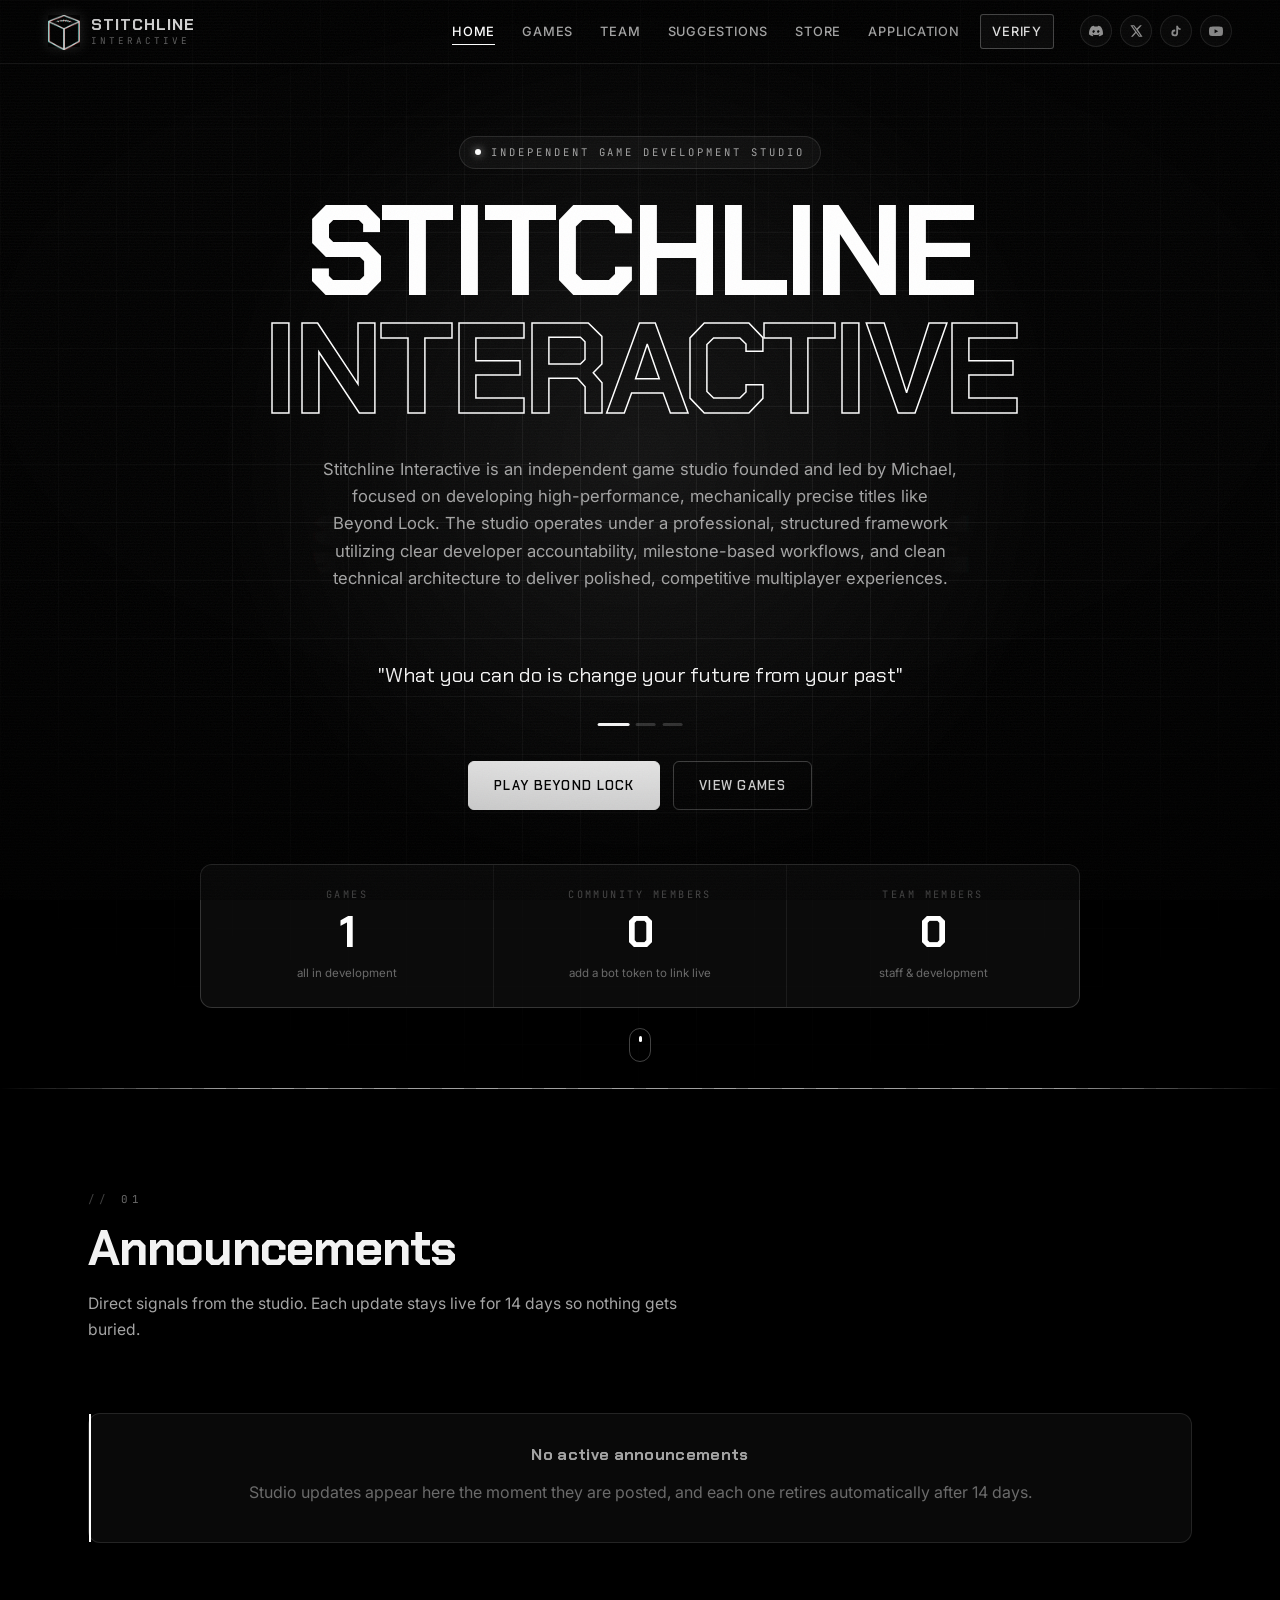
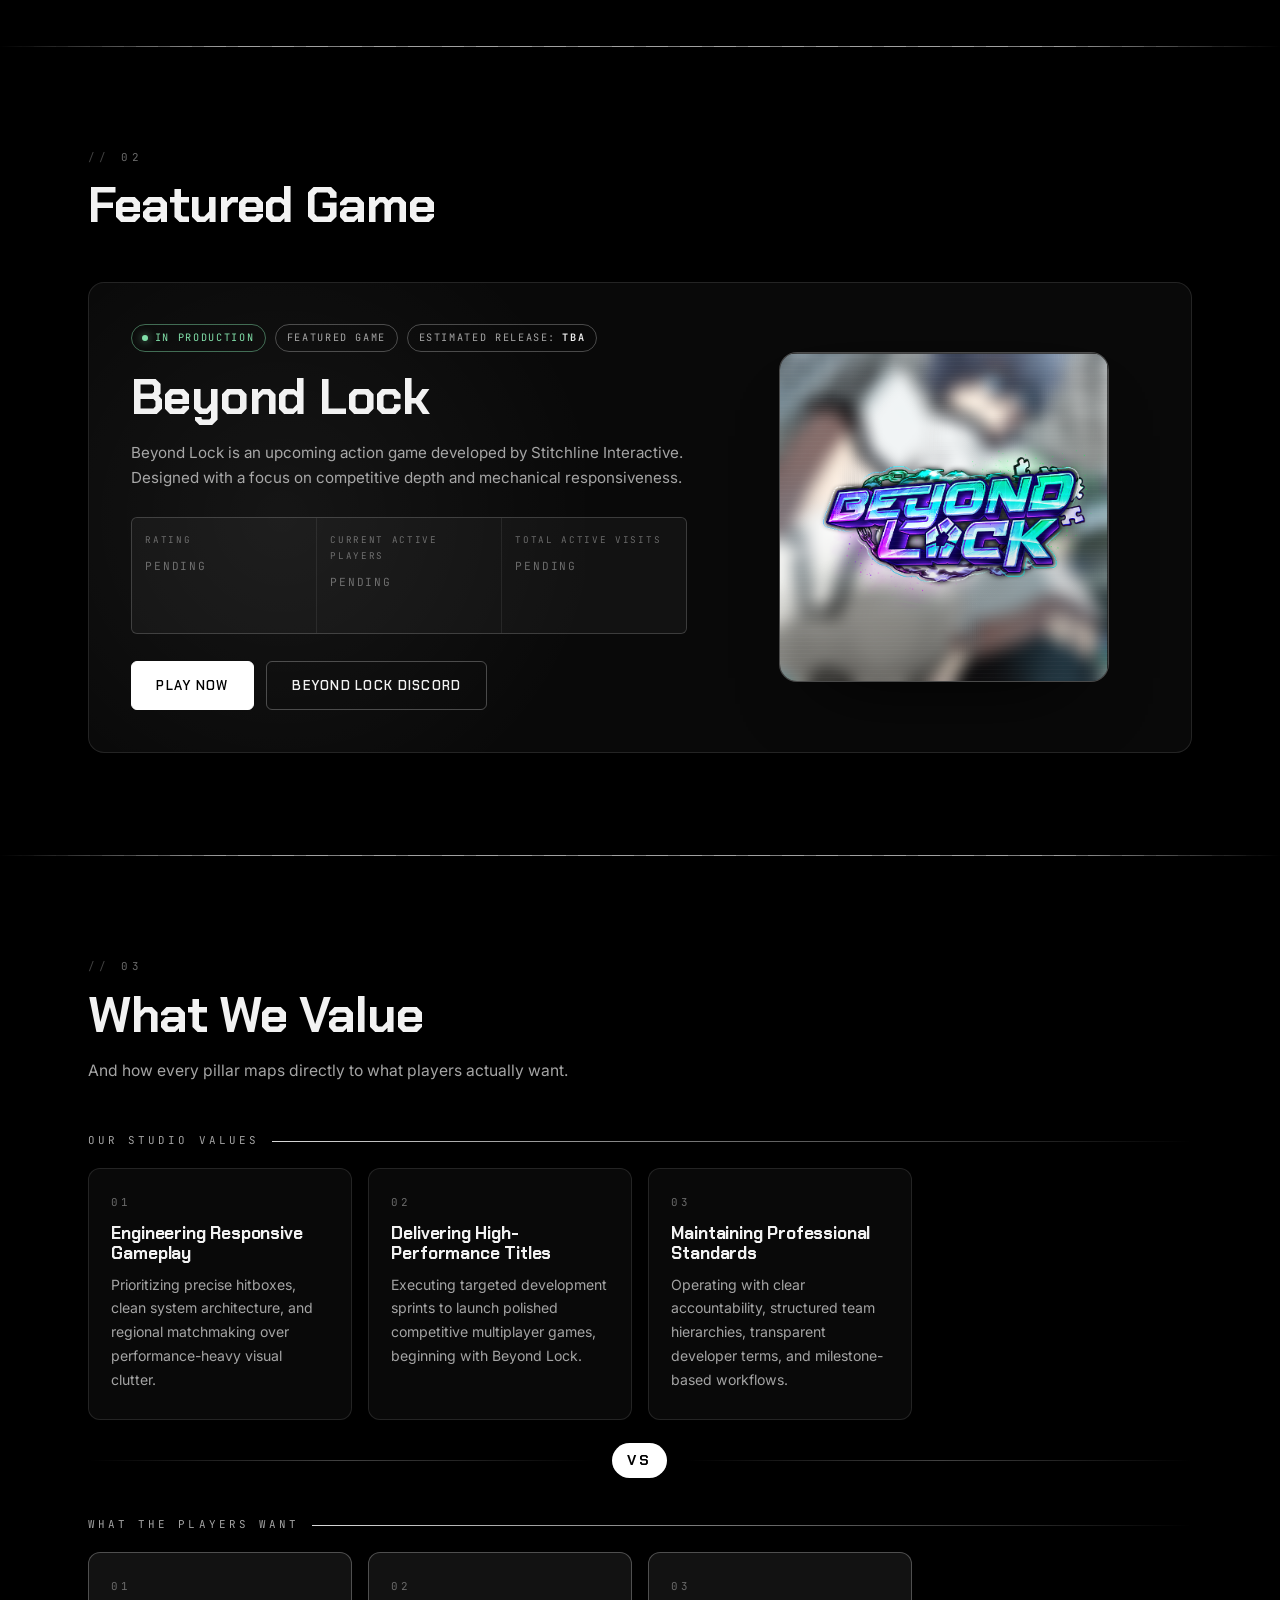
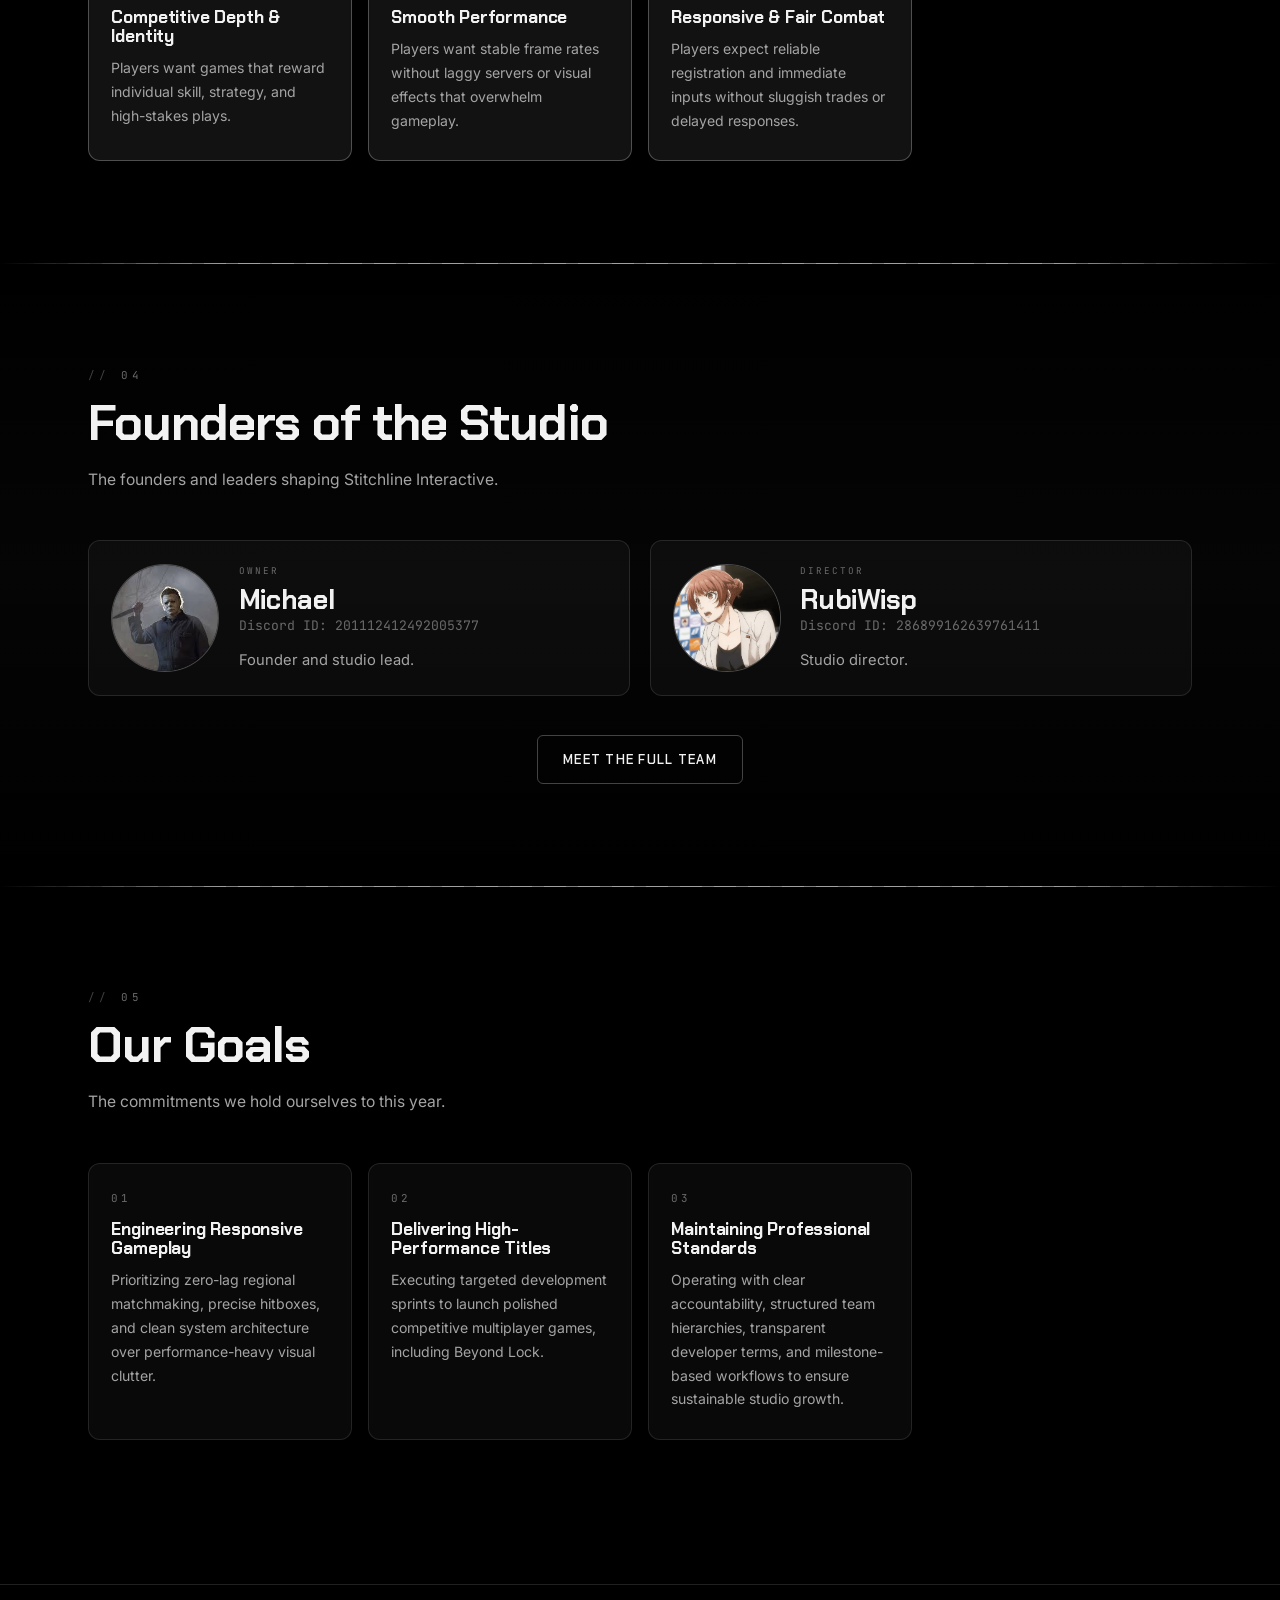
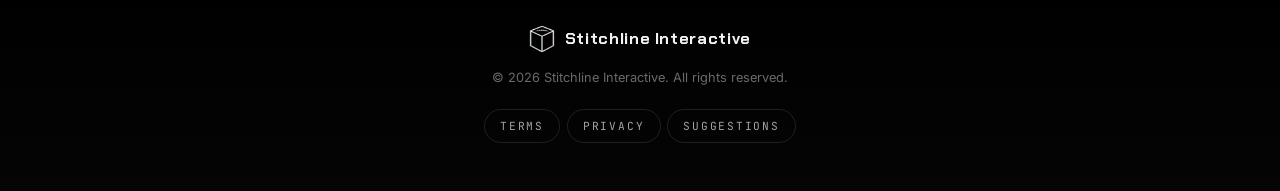
==== index.html @ 694c06a3 "Just the website for the studio" ====
<!DOCTYPE html>
<html lang="en">
<head>
<meta charset="utf-8">
<meta name="viewport" content="width=device-width, initial-scale=1">
<title>Stitchline Interactive</title>
<meta name="description" content="Stitchline Interactive is an independent game development studio dedicated to crafting immersive, mechanically precise, and performance-driven interactive experiences.">
<meta name="theme-color" content="#000000">
<link rel="icon" href="/assets/logo-boxed.png">
<link rel="preconnect" href="https://fonts.googleapis.com">
<link rel="preconnect" href="https://fonts.gstatic.com" crossorigin>
<link href="https://fonts.googleapis.com/css2?family=Chakra+Petch:wght@500;600;700&family=Inter:wght@400;500;600&family=JetBrains+Mono:wght@400;600&display=swap" rel="stylesheet">
<link rel="stylesheet" href="/website%20scripts/css/base.css">
<link rel="stylesheet" href="/website%20scripts/css/home.css">
</head>
<body data-page="home">

<div class="fx-noise" aria-hidden="true"></div>
<div class="fx-scanlines" aria-hidden="true"></div>
<div class="fx-grid" aria-hidden="true"></div>
<div class="fx-vignette" aria-hidden="true"></div>
<div class="fx-flash" id="fxFlash" aria-hidden="true"></div>

<div class="cursor" id="cursor" aria-hidden="true">
  <span class="cursor__cube"><img src="/assets/Cube.png" alt=""></span>
  <span class="cursor__dot"></span>
</div>

<div class="boot" id="boot" aria-hidden="true">
  <div class="boot__bar"><i></i></div>
  <p class="boot__text" id="bootText">INITIALISING STITCHLINE</p>
</div>

<a class="skip-link" href="#main">Skip to content</a>

<header class="header" id="header">
  <div class="header__inner">
    <a class="brand" href="/" aria-label="Stitchline Interactive home">
      <span class="brand__cube"><img src="/assets/Cube.png" alt=""></span>
      <span class="brand__text">
        <span class="brand__name" data-glitch="Stitchline">Stitchline</span>
        <span class="brand__sub">Interactive</span>
      </span>
    </a>

    <nav class="nav" id="nav" aria-label="Primary">
      <a class="nav__link is-active" href="/" data-nav="home">Home</a>
      <a class="nav__link" href="/games.html">Games</a>
      <a class="nav__link" href="/team.html">Team</a>
      <a class="nav__link" href="/contact.html">Suggestions</a>
      <a class="nav__link" href="/store.html">Store</a>
      <a class="nav__link" href="/application.html">Application</a>
    </nav>

    <div class="header__side">
      <div class="socials" id="socials" aria-label="Social links"></div>
      <button class="burger" id="burger" type="button" aria-label="Open menu" aria-expanded="false" aria-controls="nav">
        <span></span><span></span><span></span>
      </button>
    </div>
  </div>
  <div class="header__rail" aria-hidden="true"><i id="headerRail"></i></div>
</header>

<main id="main">

  <!-- ============ HERO ============ -->
  <section class="hero" id="hero">
    <div class="hero__bg" aria-hidden="true">
      <img class="hero__logo" src="/assets/logo.png" alt="">
      <div class="hero__grid"></div>
      <div class="hero__glow"></div>
    </div>

    <div class="wrap hero__inner">
      <p class="eyebrow reveal" data-delay="0">
        <span class="pulse"></span> Independent Game Development Studio
      </p>

      <h1 class="hero__title">
        <span class="hero__line" data-glitch="STITCHLINE">STITCHLINE</span>
        <span class="hero__line hero__line--alt" data-glitch="INTERACTIVE">INTERACTIVE</span>
      </h1>

      <p class="hero__tagline reveal" data-delay="120">
        Stitchline Interactive is an independent game development studio dedicated to crafting
        immersive, mechanically precise, and performance&#8209;driven interactive experiences.
      </p>

      <div class="quotes reveal" data-delay="200" id="quotes">
        <blockquote class="quote is-active">"What you can do is change your future from your past"</blockquote>
        <blockquote class="quote">"When you fail, failure shouldn't define you it should build you"</blockquote>
        <blockquote class="quote">"We build what's right for players"</blockquote>
        <div class="quotes__dots" id="quoteDots" role="tablist" aria-label="Studio quotes"></div>
      </div>

      <div class="hero__cta reveal" data-delay="280">
        <a class="btn btn--primary" href="https://www.roblox.com/games/130113973375124/Beyond-Lock" target="_blank" rel="noopener">
          <span>Play Beyond Lock</span>
        </a>
        <a class="btn btn--ghost" href="/games.html"><span>View Games</span></a>
      </div>

      <dl class="counters reveal" data-delay="360" id="counters">
        <div class="counter">
          <dt>Games</dt>
          <dd data-counter="games">0</dd>
          <span class="counter__note" data-counter-note="games">in development</span>
        </div>
        <div class="counter">
          <dt>Community Members</dt>
          <dd data-counter="community">0</dd>
          <span class="counter__note" data-counter-note="community">across our servers</span>
        </div>
        <div class="counter">
          <dt>Team Members</dt>
          <dd data-counter="team">0</dd>
          <span class="counter__note" data-counter-note="team">staff &amp; development</span>
        </div>
      </dl>
    </div>

    <a class="scroll-cue" href="#announcements" aria-label="Scroll down"><span></span></a>
  </section>

  <div class="divider" aria-hidden="true"><span data-glitch-divider></span></div>

  <!-- ============ 1. ANNOUNCEMENTS ============ -->
  <section class="section" id="announcements">
    <div class="wrap">
      <header class="section__head">
        <p class="section__index">01</p>
        <h2 class="section__title" data-glitch="Announcements">Announcements</h2>
        <p class="section__desc">Direct signals from the studio. Each update stays live for 14 days so nothing gets buried.</p>
      </header>
      <div class="announce" id="announceWrap">
        <div class="announce__dots" id="announceDots" role="tablist" aria-label="Announcements"></div>
        <div class="announce__panel" id="announcePanel" role="tabpanel"></div>
      </div>
    </div>
  </section>

  <div class="divider" aria-hidden="true"><span data-glitch-divider></span></div>

  <!-- ============ 2. FEATURED GAME ============ -->
  <section class="section" id="featured">
    <div class="wrap">
      <header class="section__head">
        <p class="section__index">02</p>
        <h2 class="section__title" data-glitch="Featured Game">Featured Game</h2>
      </header>

      <article class="feature">
        <div class="feature__body">
          <div class="feature__badges">
            <span class="tag tag--live" id="featureStatus">In Production</span>
            <span class="tag">Featured Game</span>
            <span class="tag tag--ghost">Estimated Release: <b id="featureEta">TBA</b></span>
          </div>
          <h3 class="feature__name" data-glitch="Beyond Lock">Beyond Lock</h3>
          <p class="feature__desc" id="featureDesc"></p>
          <div class="feature__stats" id="featureStats"></div>
          <div class="feature__cta">
            <a class="btn btn--primary" id="featurePlay" href="#" target="_blank" rel="noopener"><span>Play Now</span></a>
            <a class="btn btn--ghost" id="featureDiscord" href="#" target="_blank" rel="noopener"><span>Beyond Lock Discord</span></a>
          </div>
        </div>
        <div class="feature__art">
          <div class="feature__artFrame">
            <img id="featureThumb" src="/assets/game-thumb.png" alt="Beyond Lock">
          </div>
        </div>
      </article>
    </div>
  </section>

  <div class="divider" aria-hidden="true"><span data-glitch-divider></span></div>

  <!-- ============ 3. VALUES vs PLAYERS ============ -->
  <section class="section" id="values">
    <div class="wrap">
      <header class="section__head">
        <p class="section__index">03</p>
        <h2 class="section__title" data-glitch="Values vs Players">What We Value</h2>
        <p class="section__desc">And how every pillar maps directly to what players actually want.</p>
      </header>

      <p class="row-label">Our studio values</p>
      <div class="cards" id="valuesRow"></div>

      <div class="versus" aria-hidden="true">
        <span class="versus__line"></span>
        <span class="versus__badge" data-glitch="VS">VS</span>
        <span class="versus__line"></span>
      </div>

      <p class="row-label row-label--alt">What the players want</p>
      <div class="cards" id="playersRow"></div>
    </div>
  </section>

  <div class="divider" aria-hidden="true"><span data-glitch-divider></span></div>

  <!-- ============ 4. FOUNDERS ============ -->
  <section class="section section--team" id="founders">
    <div class="wrap">
      <header class="section__head">
        <p class="section__index">04</p>
        <h2 class="section__title" data-glitch="Founders of the Studio">Founders of the Studio</h2>
        <p class="section__desc">The founders and leaders shaping Stitchline Interactive.</p>
      </header>
      <div class="founders" id="foundersRow"></div>
      <div class="section__more"><a class="btn btn--ghost" href="/team.html"><span>Meet the full team</span></a></div>
    </div>
  </section>

  <div class="divider" aria-hidden="true"><span data-glitch-divider></span></div>

  <!-- ============ 5. GOALS ============ -->
  <section class="section section--goals" id="goals">
    <div class="wrap">
      <header class="section__head">
        <p class="section__index">05</p>
        <h2 class="section__title" data-glitch="Our Goals">Our Goals</h2>
        <p class="section__desc">The commitments we hold ourselves to this year.</p>
      </header>
      <div class="cards" id="goalsRow"></div>
    </div>
  </section>

</main>

<!-- ============ FOOTER ============ -->
<footer class="footer">
  <div class="wrap footer__inner">
    <div class="footer__brand">
      <span class="footer__cube"><img src="/assets/Cube.png" alt=""></span>
      <span class="footer__name" data-glitch="Stitchline Interactive">Stitchline Interactive</span>
    </div>
    <p class="footer__copy">&copy; 2026 Stitchline Interactive. All rights reserved.</p>
    <nav class="footer__links" aria-label="Footer">
      <button class="footer__link" type="button" data-modal="terms">Terms</button>
      <button class="footer__link" type="button" data-modal="privacy">Privacy</button>
      <a class="footer__link" href="/contact.html">Suggestions</a>
    </nav>
  </div>
</footer>

<!-- ============ MODALS ============ -->
<div class="modal" id="modal" hidden>
  <div class="modal__backdrop" data-close></div>
  <div class="modal__panel" role="dialog" aria-modal="true" aria-labelledby="modalTitle">
    <header class="modal__head">
      <h3 id="modalTitle">Title</h3>
      <button class="modal__close" type="button" data-close aria-label="Close">&times;</button>
    </header>
    <div class="modal__body" id="modalBody"></div>
  </div>
</div>

<button class="totop" id="toTop" type="button" aria-label="Back to top">&uarr;</button>

<script id="site-data" type="application/json">
{"/api/site": {"studio": {"name": "Stitchline Interactive", "tagline": "Stitchline Interactive is an independent game studio founded and led by Michael, focused on developing high-performance, mechanically precise titles like Beyond Lock. The studio operates under a professional, structured framework utilizing clear developer accountability, milestone-based workflows, and clean technical architecture to deliver polished, competitive multiplayer experiences.", "background": "/assets/logo.png", "cursor": "/assets/Cube.png", "favicon": "/assets/logo-boxed.png"}, "socials": {"discord": "https://discord.gg/eg848X8Hnx", "twitter": "https://x.com/Stitchline_I", "tiktok": "https://www.tiktok.com/@stitchline_interactive?is_from_webapp=1&sender_device=pc", "youtube": "https://www.youtube.com/channel/UClwZgJarkBRdyVjAkVoGr8g"}, "announcements": [], "values": [{"title": "Engineering Responsive Gameplay", "text": "Prioritizing precise hitboxes, clean system architecture, and regional matchmaking over performance-heavy visual clutter."}, {"title": "Delivering High-Performance Titles", "text": "Executing targeted development sprints to launch polished competitive multiplayer games, beginning with Beyond Lock."}, {"title": "Maintaining Professional Standards", "text": "Operating with clear accountability, structured team hierarchies, transparent developer terms, and milestone-based workflows."}], "players": [{"title": "Competitive Depth & Identity", "text": "Players want games that reward individual skill, strategy, and high-stakes plays."}, {"title": "Smooth Performance", "text": "Players want stable frame rates without laggy servers or visual effects that overwhelm gameplay."}, {"title": "Responsive & Fair Combat", "text": "Players expect reliable registration and immediate inputs without sluggish trades or delayed responses."}], "goals": [{"title": "Engineering Responsive Gameplay", "text": "Prioritizing zero-lag regional matchmaking, precise hitboxes, and clean system architecture over performance-heavy visual clutter."}, {"title": "Delivering High-Performance Titles", "text": "Executing targeted development sprints to launch polished competitive multiplayer games, including Beyond Lock."}, {"title": "Maintaining Professional Standards", "text": "Operating with clear accountability, structured team hierarchies, transparent developer terms, and milestone-based workflows to ensure sustainable studio growth."}], "featured": {"slug": "beyond-lock", "title": "Beyond Lock", "status": "In Production", "release_estimate": "TBA", "thumb": "/assets/game-thumb.png", "url": "https://www.roblox.com/games/130113973375124/Beyond-Lock", "discord": "https://discord.gg/SyfWBGuKG", "description": "Beyond Lock is an upcoming action game developed by Stitchline Interactive. Designed with a focus on competitive depth and mechanical responsiveness.", "stats": {"rating": null, "rating_count": null, "active_players": null, "total_visits": null}}, "games": [{"id": "beyond-lock", "title": "Beyond Lock", "status": "In Production", "tags": ["Roblox", "Action", "Competitive"], "thumb": "/assets/game-thumb.png", "url": "https://www.roblox.com/games/130113973375124/Beyond-Lock", "discord": "https://discord.gg/SyfWBGuKG", "release_estimate": "TBA", "featured": true, "description": "Beyond Lock is an upcoming action game developed by Stitchline Interactive. Designed with a focus on competitive depth and mechanical responsiveness.", "plays": null, "sneakpeeks": []}], "team": {"hierarchy": ["Leadership", "Management", "Staff", "Scam Investigation", "Appeals Team", "Partnership", "Content Management", "Development", "Testers", "Voice Actors"], "groups": [{"key": "Leadership", "label": "Leadership", "blurb": "Studio direction and final accountability.", "roles": ["Owner", "Director", "Compliance Officer"], "members": [{"name": "Michael", "title": "Owner", "avatar": "/assets/Michael.jpg", "blurb": "Founder and studio lead.", "discord_id": "201112412492005377", "has_login": false}, {"name": "RubiWisp", "title": "Director", "avatar": "/assets/RubiWisp.png", "blurb": "Studio director.", "discord_id": "286899162639761411", "has_login": false}, {"name": "Literally_blaze", "title": "Compliance Officer", "avatar": "", "blurb": "Supports compliance and studio standards.", "discord_id": "1145805274473574470", "has_login": false}]}, {"key": "Management", "label": "Management", "blurb": "Community, server, and project operations.", "roles": ["Server Management", "Project Management"], "members": [{"name": "💜Kitty💜", "title": "Project Manager", "avatar": "", "blurb": "Coordinates development projects and milestones.", "discord_id": "1151815057546694686", "has_login": false}]}, {"key": "Staff", "label": "Staff", "blurb": "Administration, moderation, support, and staff supervision.", "roles": ["Supervisor Of Staff", "Head Administrator", "Senior Administrator", "Junior Administrator", "Administrator", "Head Moderator", "Senior Moderator", "Junior Moderator", "Moderator", "Trial Moderator", "Support Staff"], "members": []}, {"key": "Scam Investigation", "label": "Scam Investigation", "blurb": "Investigates scam and impersonation reports.", "roles": ["Head Scam Investigator", "Senior Scam Investigator", "Junior Scam Investigator", "Scam investigator"], "members": []}, {"key": "Appeals Team", "label": "Appeals Team", "blurb": "Reviews community and moderation appeals.", "roles": ["Appeals Manager", "Appeals Officer"], "members": []}, {"key": "Partnership", "label": "Partnership", "blurb": "Coordinates studio and community partnerships.", "roles": [], "members": []}, {"key": "Content Management", "label": "Content Management", "blurb": "Plans and publishes studio and community content.", "roles": [], "members": []}, {"key": "Development", "label": "Development", "blurb": "Builds gameplay, systems, and studio tools.", "roles": ["Developer", "Project Management", "Modeler", "Clothing Artist", "Music Artist", "Builder", "Scripter", "Vfx Artist", "Drawing Artist", "Ui Artist", "Gfx Artist", "Sfx Artist", "Animator"], "members": [{"name": "𝕬𝖓𝖌𝖊𝖙𝖔𝖑𝖘", "title": "Modeler", "avatar": "/assets/Ansel.png", "discord_id": "382175364799004673", "has_login": false}, {"name": "assa", "title": "Clothing Artist", "avatar": "/assets/assa.jpg", "discord_id": "1014711412452491346", "has_login": false}, {"name": "Bobbisrex99", "title": "Music Artist", "avatar": "/assets/Bobbisrex99.jpg", "discord_id": "297488161351663616", "has_login": false}, {"name": "Don", "title": "Builder", "avatar": "/assets/Don.jfif", "discord_id": "105105630523609088", "has_login": false}, {"name": "Eli", "title": "Scripter", "avatar": "/assets/Eli.png", "discord_id": "963116717213626479", "has_login": false}, {"name": "ℌ𝔲𝔫𝔱𝔢𝔯𝔎𝔦𝔩𝔩𝔢𝔯", "title": "Vfx Artist", "avatar": "/assets/HunterKiller.png", "discord_id": "1193893544792948818", "has_login": false}, {"name": "Izuna", "title": "Drawing Artist", "avatar": "/assets/Izuna.png", "discord_id": "745696947255509142", "has_login": false}, {"name": "kiel", "title": "Vfx Artist", "avatar": "", "discord_id": "955702717815341106", "has_login": false}, {"name": "Monkey?", "title": "Ui Artist", "avatar": "", "discord_id": "757631816093139076", "has_login": false}, {"name": "PrismWorks", "title": "Gfx Artist", "avatar": "", "discord_id": "1175435363867705414", "has_login": false}, {"name": "Sou", "title": "Sfx Artist", "avatar": "", "discord_id": "1126274493497745442", "has_login": false}, {"name": "Vexmex", "title": "Animator", "avatar": "/assets/Vexmex.png", "discord_id": "1161763985188720681", "has_login": false}]}, {"key": "Testers", "label": "Testers", "blurb": "Tests builds and reports gameplay issues.", "roles": ["Tester"], "members": [{"name": "exquasia", "title": "", "avatar": "", "discord_id": "716774610460213318", "has_login": false}, {"name": "kebel", "title": "", "avatar": "", "discord_id": "1520327465287946322", "has_login": false}, {"name": "Luffy", "title": "", "avatar": "", "discord_id": "1263830488037199961", "has_login": false}, {"name": "Mido", "title": "", "avatar": "", "discord_id": "812256969720332288", "has_login": false}, {"name": "Riley", "title": "", "avatar": "", "discord_id": "1230286256324481025", "has_login": false}, {"name": "Rng-king", "title": "", "avatar": "/assets/Rng.jpg", "blurb": "\"Sometimes luck is all we have\" - Rng", "discord_id": "772447877032837160", "has_login": false}, {"name": "Unt835", "title": "", "avatar": "", "discord_id": "1448708677954437283", "has_login": false}, {"name": "Xūrına", "title": "", "avatar": "", "discord_id": "776160317574479873", "has_login": false}]}, {"key": "Voice Actors", "label": "Voice Actors", "blurb": "Provides voice performance for studio projects.", "roles": ["Voice Actor"], "members": []}], "founders": [{"name": "Michael", "title": "Owner", "avatar": "/assets/Michael.jpg", "discord_id": "201112412492005377", "blurb": "Founder and studio lead."}, {"name": "RubiWisp", "title": "Director", "avatar": "/assets/RubiWisp.png", "discord_id": "286899162639761411", "blurb": "Studio director."}], "credit_roles": [{"key": "developers", "label": "Developers"}, {"key": "project_managers", "label": "Project Managers"}, {"key": "testers", "label": "Testers"}, {"key": "voice_actors", "label": "Voice Actors"}], "credits": [{"game": "Beyond Lock", "developers": [], "project_managers": [], "testers": [], "voice_actors": []}]}, "discord": {"guilds": [], "note": "Add the studio Discord server IDs in the panel to enable live counts."}, "store": {"stitchblocks_per_usd": 0.006, "currency": {"name": "StitchBlocks", "icon": "/assets/Cube.png", "bundles": [{"id": "sb-500", "amount": 500, "price": 2.99}, {"id": "sb-1000", "amount": 1000, "price": 5.99}, {"id": "sb-2000", "amount": 2000, "price": 11.99}, {"id": "sb-5000", "amount": 5000, "price": 29.99}, {"id": "sb-10000", "amount": 10000, "price": 59.99}], "custom": {"id": "sb-custom", "enabled": true, "price_per_unit": 0.006, "min_amount": 1, "note": "Custom amounts may not duplicate a bundle above."}}, "roles": [{"id": "bl-premium", "name": "Beyond Lock Premium", "price": 7.99, "custom": false, "blocks": 1000, "blurb": "Server role with premium chat colour and priority queue access."}, {"id": "bl-vip", "name": "Beyond Lock VIP", "price": 12.99, "custom": false, "blocks": 2000, "blurb": "Premium benefits, VIP channels, and early test builds."}, {"id": "bl-supporter", "name": "Beyond Lock Supporter", "price": null, "custom": true, "blurb": "Support the project with an amount confirmed by staff."}], "payments": {"providers": ["stripe"], "manual_review": [], "note": "Stripe Checkout shows every eligible payment method enabled in the Stripe Dashboard.", "require_discord_id": true, "liability_note": "Verify your Discord user ID before purchasing."}, "discounts": [{"id": "launch-10", "code": "LAUNCH10", "kind": "percent", "value": 10, "min_subtotal": 0, "max_uses": 100, "used": 0, "expires": "", "active": true, "note": "Ten percent off your order."}, {"id": "welcome-5", "code": "WELCOME5", "kind": "fixed", "value": 5, "min_subtotal": 10, "max_uses": 0, "used": 0, "expires": "", "active": true, "note": "Five dollars off orders over ten dollars."}], "shop": []}, "contact": {"email": "support@stitchlineinteractivegames.com", "inbox": "support@stitchlineinteractivegames.com", "topics": [{"id": "partnership", "label": "Partnerships"}, {"id": "feedback", "label": "Game feedback"}, {"id": "general", "label": "General inquiries"}, {"id": "appeal", "label": "Community / moderation appeals"}, {"id": "store", "label": "Merchandise & store support"}]}, "applications": [{"id": "community-moderator", "role": "Community Moderator", "summary": "Help keep the Stitchline community respectful, organized, and welcoming.", "responsibilities": ["Review reports and respond consistently", "Apply community rules fairly", "Escalate serious issues to senior staff", "Welcome members and help maintain the server"], "requirements": ["Communicate clearly and calmly", "Be dependable and available for scheduled staff activity", "Follow staff terms and escalation procedures"], "open": true, "closes_at": "", "questions": [{"id": "availability", "label": "What is your weekly availability?", "type": "textarea", "required": true}, {"id": "experience", "label": "Describe any moderation or community experience.", "type": "textarea", "required": true}, {"id": "scenario", "label": "How would you handle a heated disagreement between members?", "type": "textarea", "required": true}]}, {"id": "developer", "role": "Developer", "summary": "Contribute to Beyond Lock and the systems that support responsive multiplayer gameplay.", "responsibilities": ["Build and maintain gameplay systems", "Profile and improve performance and netcode", "Document work and communicate progress"], "requirements": ["Experience with Luau or a relevant production language", "Understanding of multiplayer game systems", "Ability to collaborate through milestone-based work"], "open": false, "closes_at": "", "questions": [{"id": "portfolio", "label": "Share examples of relevant work or a portfolio.", "type": "url", "required": false}, {"id": "stack", "label": "Which languages, tools, and game systems have you worked with?", "type": "textarea", "required": true}, {"id": "interest", "label": "What would you contribute to Beyond Lock?", "type": "textarea", "required": true}]}], "stats": {"games": 1, "games_in_production": 1, "team_members": 0, "team_total": 24, "site_visits": 0}, "community": {"source": "config", "total": 0, "online": 0, "guilds": [], "error": "DISCORD_BOT_TOKEN is not set, so live counts are unavailable."}, "announcement_ttl_days": 14}, "/api/store": {"currency": {"name": "StitchBlocks", "icon": "/assets/Cube.png", "bundles": [{"id": "sb-500", "amount": 500, "price": 2.99}, {"id": "sb-1000", "amount": 1000, "price": 5.99}, {"id": "sb-2000", "amount": 2000, "price": 11.99}, {"id": "sb-5000", "amount": 5000, "price": 29.99}, {"id": "sb-10000", "amount": 10000, "price": 59.99}], "custom": {"id": "sb-custom", "enabled": true, "price_per_unit": 0.006, "min": 1, "max": 1000000, "note": "Custom amounts may not duplicate a bundle above."}}, "roles": [{"id": "bl-premium", "name": "Beyond Lock Premium", "price": 7.99, "custom": false, "blurb": "Server role with premium chat colour and priority queue access."}, {"id": "bl-vip", "name": "Beyond Lock VIP", "price": 12.99, "custom": false, "blurb": "Everything in Premium, plus VIP channels and early test builds."}, {"id": "bl-supporter", "name": "Beyond Lock Supporter", "price": null, "custom": true, "blurb": "Donator role. The amount is entered by the buyer and confirmed by staff."}], "shop": [], "payments": {"providers": ["card", "cashapp"], "manual_review": [], "note": "Card and optional Cash App Pay checkout are handled by one Stripe account.", "liability_note": "The buyer is liable for a wrong Discord user ID. It is verified against the Discord account before a payment is created.", "require_discord_id": true}, "has_discounts": true, "provider_availability": {"card": {"available": true, "instant": false, "kind": "hosted", "reason": "Card payments are not set up on this server. An order can still be placed and staff will take the payment."}, "cashapp": {"available": true, "instant": false, "kind": "hosted", "reason": "Card payments are not set up on this server. An order can still be placed and staff will take the payment."}}, "providers_configured": {"paypal": false, "stripe": false, "stripe_key_present": false, "stripe_webhook_present": false, "public_url_present": false}, "stripe_blocked": "Card payments are not set up on this server."}, "/api/applications": {"roles": [{"id": "community-moderator", "role": "Community Moderator", "summary": "Keep the Discord calm and readable. You would handle reports, enforce the code of conduct, and be the first voice people hear when something goes wrong.", "responsibilities": ["Review reports and act on them consistently", "Enforce the code of conduct and the studio terms", "Escalate anything serious to a staff member", "Welcome new members and keep the server tidy"], "requirements": ["At least 16 years old", "Can commit a few hours a week, evenings included", "Calm and fair under pressure", "Able to write clearly in English"], "open": true, "closed_reason": null, "closes_at": null, "applicants": 0, "questions": [{"id": "availability", "label": "How many hours a week can you give this role?", "type": "text", "required": true, "hint": null, "options": []}, {"id": "why", "label": "Why do you want this role, and what would you change about our server?", "type": "textarea", "required": true, "hint": null, "options": []}, {"id": "experience", "label": "Have you moderated anywhere before? Tell us what you did.", "type": "textarea", "required": false, "hint": "Not required if you have not.", "options": []}]}, {"id": "developer", "role": "Developer", "summary": "Build and tune the systems behind our games: netcode, gameplay, and the tools that keep releases smooth.", "responsibilities": ["Ship and maintain gameplay systems", "Profile and fix performance and netcode issues", "Write down what you build so others can pick it up"], "requirements": ["Can write Lua, Luau, or another language we use in production", "Understand how a multiplayer game actually flows", "Communicate progress honestly, including when something is blocked"], "open": false, "closed_reason": "This role is not accepting applications.", "closes_at": null, "applicants": 0, "questions": [{"id": "stack", "label": "Which languages and engines have you shipped in?", "type": "textarea", "required": true, "hint": null, "options": []}, {"id": "interest", "label": "What would you want to work on here?", "type": "textarea", "required": true, "hint": null, "options": []}]}]}}
</script>
<script src="/website%20scripts/js/fx.js"></script>
<script src="/website%20scripts/js/cursor.js"></script>
<script src="/website%20scripts/js/nav.js"></script>
<script src="/website%20scripts/js/home.js"></script>
<script src="/website%20scripts/js/main.js"></script>
</body>
</html>
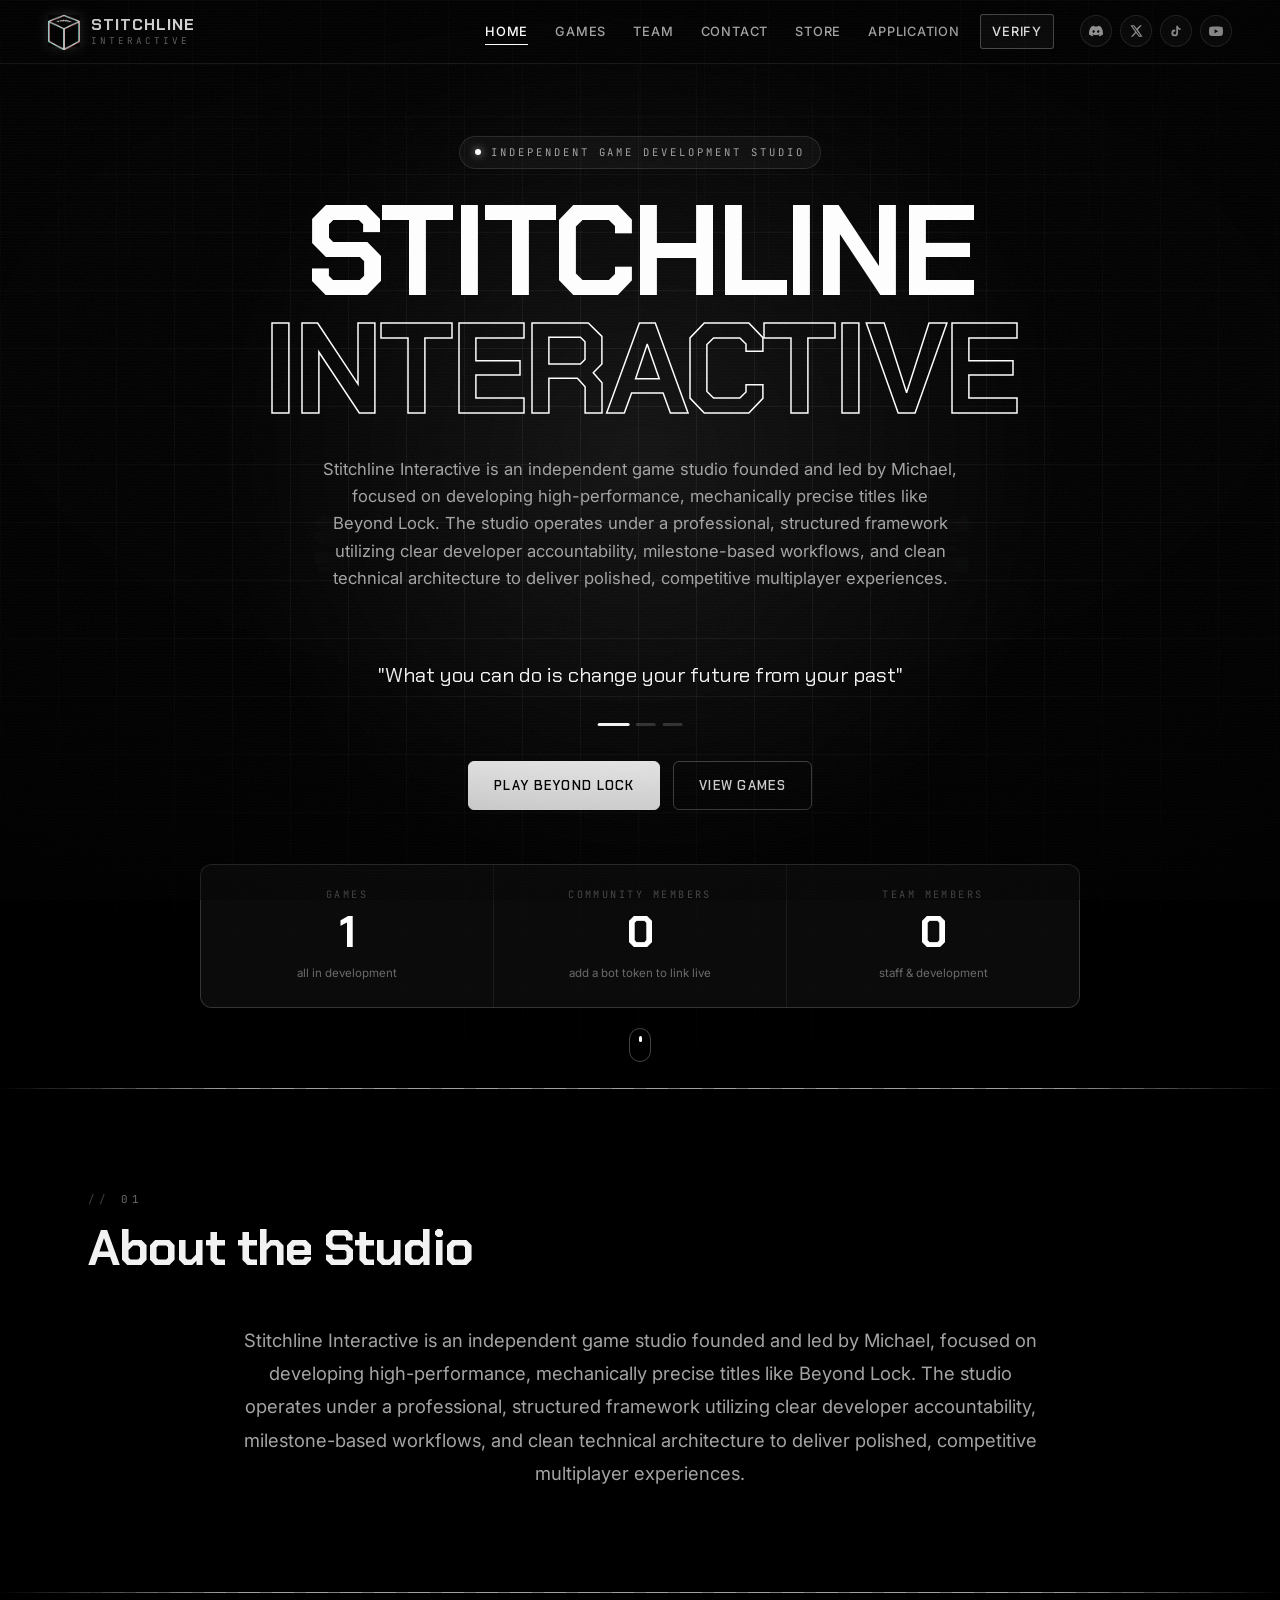
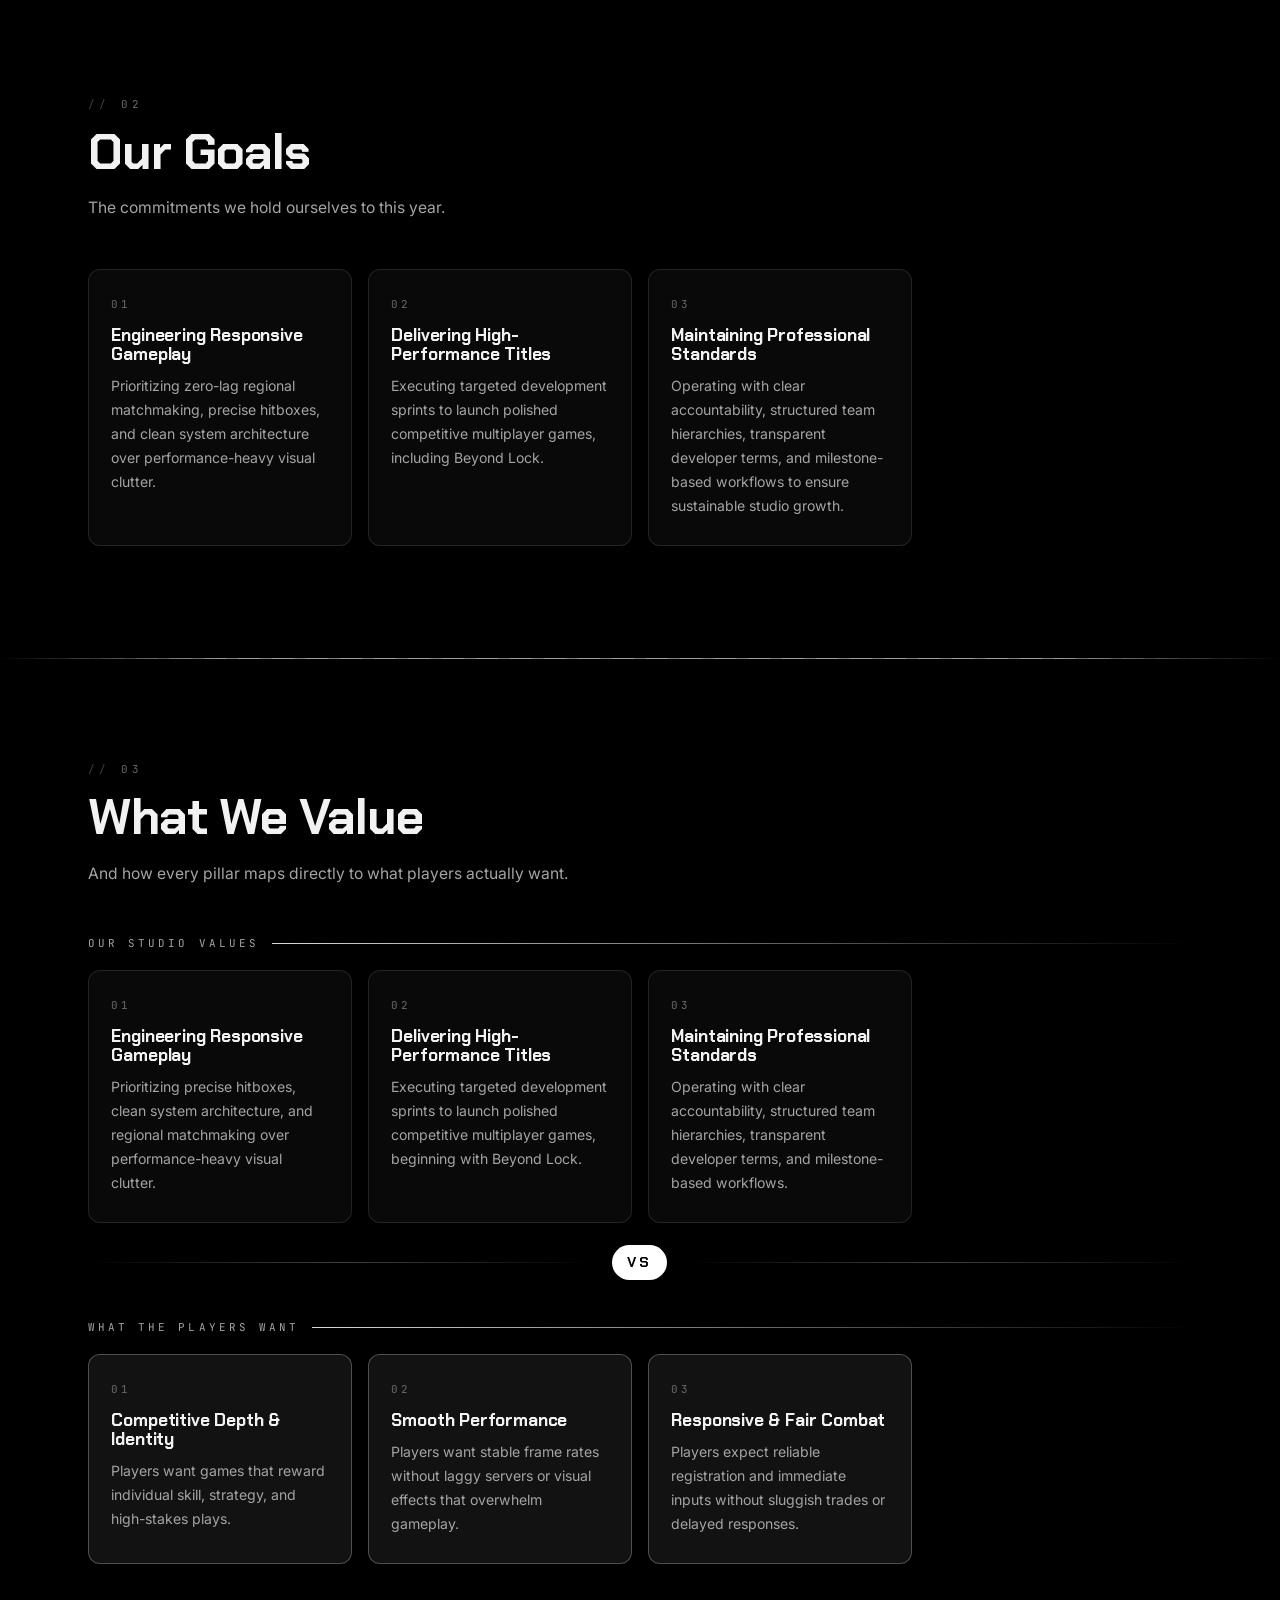
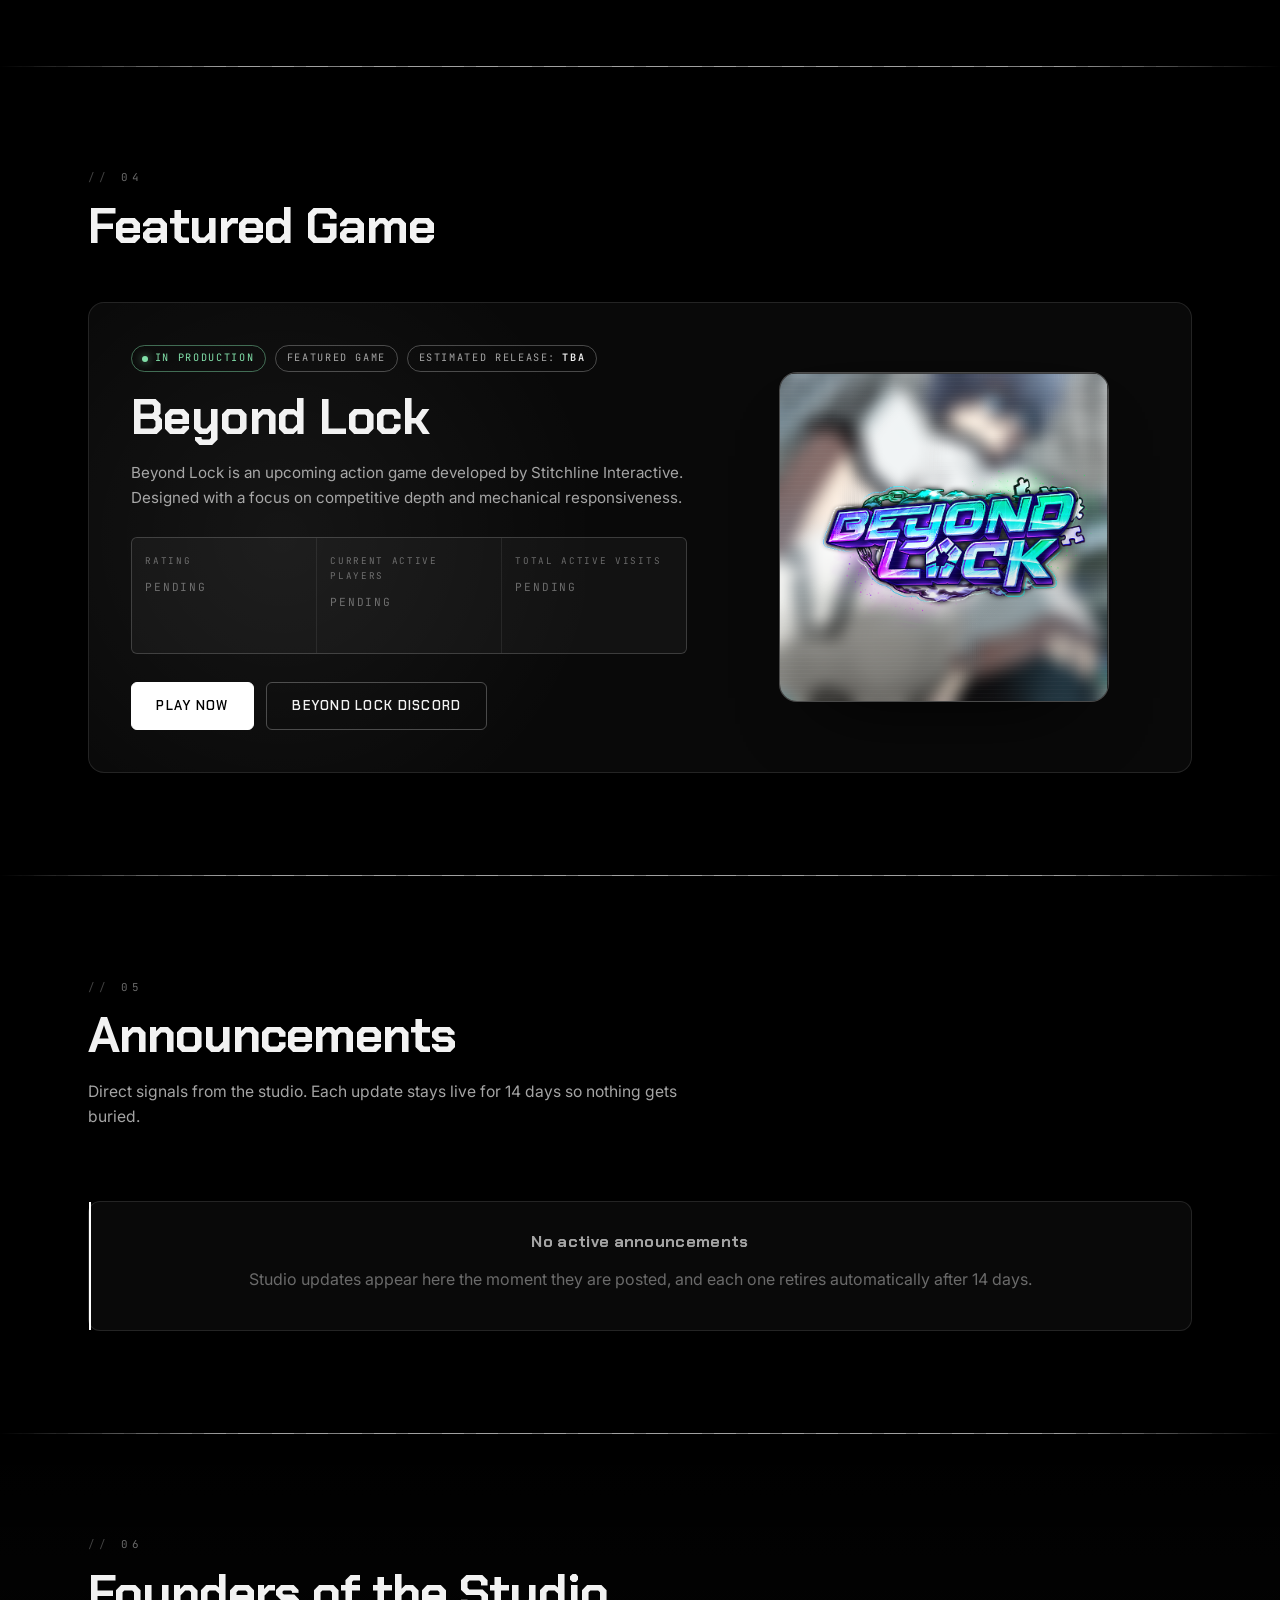
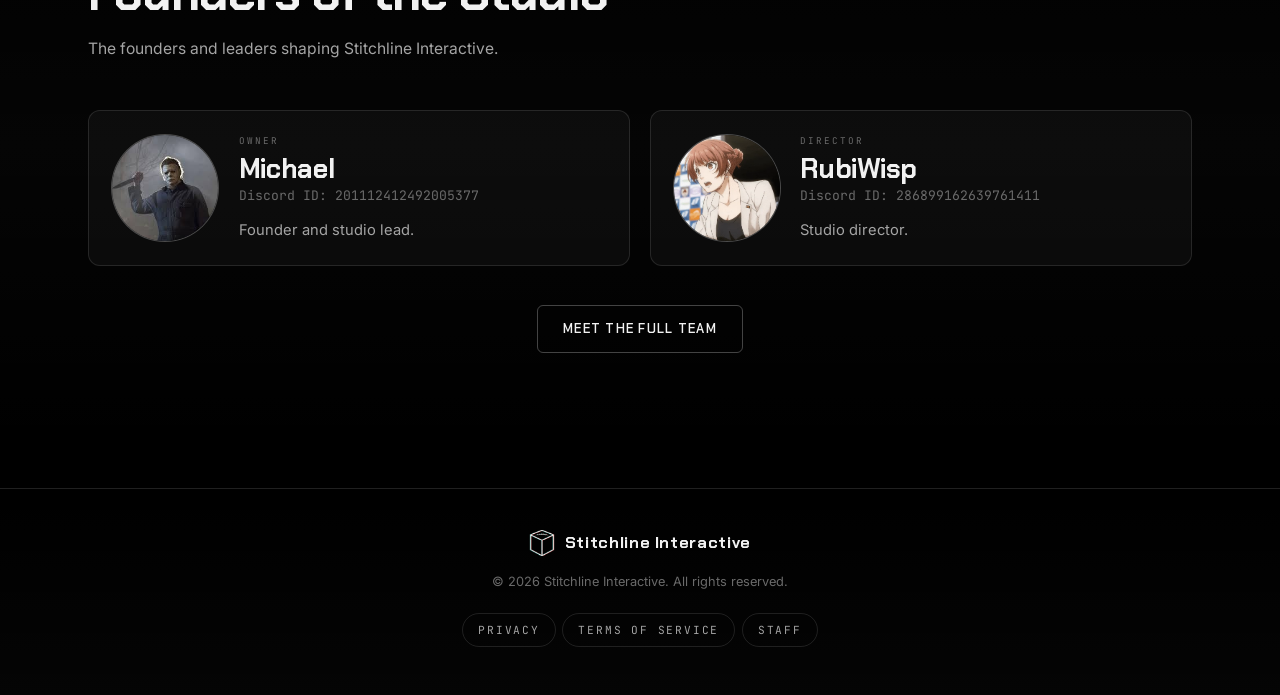
==== commit e40dbc9b: "yes" ====
--- a/index.html
+++ b/index.html
@@ -47,7 +47,7 @@
       <a class="nav__link is-active" href="/" data-nav="home">Home</a>
       <a class="nav__link" href="/games.html">Games</a>
       <a class="nav__link" href="/team.html">Team</a>
-      <a class="nav__link" href="/contact.html">Suggestions</a>
+      <a class="nav__link" href="/contact.html">Contact</a>
       <a class="nav__link" href="/store.html">Store</a>
       <a class="nav__link" href="/application.html">Application</a>
     </nav>
@@ -120,33 +120,68 @@
       </dl>
     </div>
 
-    <a class="scroll-cue" href="#announcements" aria-label="Scroll down"><span></span></a>
-  </section>
-
-  <div class="divider" aria-hidden="true"><span data-glitch-divider></span></div>
-
-  <!-- ============ 1. ANNOUNCEMENTS ============ -->
-  <section class="section" id="announcements">
+    <a class="scroll-cue" href="#about" aria-label="Scroll down"><span></span></a>
+  </section>
+
+  <div class="divider" aria-hidden="true"><span data-glitch-divider></span></div>
+
+  <!-- ============ 1. ABOUT ============ -->
+  <section class="section" id="about">
     <div class="wrap">
       <header class="section__head">
         <p class="section__index">01</p>
-        <h2 class="section__title" data-glitch="Announcements">Announcements</h2>
-        <p class="section__desc">Direct signals from the studio. Each update stays live for 14 days so nothing gets buried.</p>
-      </header>
-      <div class="announce" id="announceWrap">
-        <div class="announce__dots" id="announceDots" role="tablist" aria-label="Announcements"></div>
-        <div class="announce__panel" id="announcePanel" role="tabpanel"></div>
-      </div>
-    </div>
-  </section>
-
-  <div class="divider" aria-hidden="true"><span data-glitch-divider></span></div>
-
-  <!-- ============ 2. FEATURED GAME ============ -->
+        <h2 class="section__title" data-glitch="About the Studio">About the Studio</h2>
+      </header>
+      <p class="section__prose">Stitchline Interactive is an independent game studio founded and led by Michael, focused on developing high-performance, mechanically precise titles like Beyond Lock. The studio operates under a professional, structured framework utilizing clear developer accountability, milestone-based workflows, and clean technical architecture to deliver polished, competitive multiplayer experiences.</p>
+    </div>
+  </section>
+
+  <div class="divider" aria-hidden="true"><span data-glitch-divider></span></div>
+
+  <!-- ============ 2. GOALS ============ -->
+  <section class="section section--goals" id="goals">
+    <div class="wrap">
+      <header class="section__head">
+        <p class="section__index">02</p>
+        <h2 class="section__title" data-glitch="Our Goals">Our Goals</h2>
+        <p class="section__desc">The commitments we hold ourselves to this year.</p>
+      </header>
+      <div class="cards" id="goalsRow"></div>
+    </div>
+  </section>
+
+  <div class="divider" aria-hidden="true"><span data-glitch-divider></span></div>
+
+  <!-- ============ 3. VALUES vs PLAYERS ============ -->
+  <section class="section" id="values">
+    <div class="wrap">
+      <header class="section__head">
+        <p class="section__index">03</p>
+        <h2 class="section__title" data-glitch="Values vs Players">What We Value</h2>
+        <p class="section__desc">And how every pillar maps directly to what players actually want.</p>
+      </header>
+
+      <p class="row-label">Our studio values</p>
+      <div class="cards" id="valuesRow"></div>
+
+      <div class="versus" aria-hidden="true">
+        <span class="versus__line"></span>
+        <span class="versus__badge" data-glitch="VS">VS</span>
+        <span class="versus__line"></span>
+      </div>
+
+      <p class="row-label row-label--alt">What the players want</p>
+      <div class="cards" id="playersRow"></div>
+    </div>
+  </section>
+
+  <div class="divider" aria-hidden="true"><span data-glitch-divider></span></div>
+
+  <!-- ============ 4. FEATURED GAME ============ -->
   <section class="section" id="featured">
     <div class="wrap">
       <header class="section__head">
-        <p class="section__index">02</p>
+        <p class="section__index">04</p>
         <h2 class="section__title" data-glitch="Featured Game">Featured Game</h2>
       </header>
 
@@ -176,55 +211,33 @@
 
   <div class="divider" aria-hidden="true"><span data-glitch-divider></span></div>
 
-  <!-- ============ 3. VALUES vs PLAYERS ============ -->
-  <section class="section" id="values">
-    <div class="wrap">
-      <header class="section__head">
-        <p class="section__index">03</p>
-        <h2 class="section__title" data-glitch="Values vs Players">What We Value</h2>
-        <p class="section__desc">And how every pillar maps directly to what players actually want.</p>
-      </header>
-
-      <p class="row-label">Our studio values</p>
-      <div class="cards" id="valuesRow"></div>
-
-      <div class="versus" aria-hidden="true">
-        <span class="versus__line"></span>
-        <span class="versus__badge" data-glitch="VS">VS</span>
-        <span class="versus__line"></span>
-      </div>
-
-      <p class="row-label row-label--alt">What the players want</p>
-      <div class="cards" id="playersRow"></div>
-    </div>
-  </section>
-
-  <div class="divider" aria-hidden="true"><span data-glitch-divider></span></div>
-
-  <!-- ============ 4. FOUNDERS ============ -->
+  <!-- ============ 5. ANNOUNCEMENTS ============ -->
+  <section class="section" id="announcements">
+    <div class="wrap">
+      <header class="section__head">
+        <p class="section__index">05</p>
+        <h2 class="section__title" data-glitch="Announcements">Announcements</h2>
+        <p class="section__desc">Direct signals from the studio. Each update stays live for 14 days so nothing gets buried.</p>
+      </header>
+      <div class="announce" id="announceWrap">
+        <div class="announce__dots" id="announceDots" role="tablist" aria-label="Announcements"></div>
+        <div class="announce__panel" id="announcePanel" role="tabpanel"></div>
+      </div>
+    </div>
+  </section>
+
+  <div class="divider" aria-hidden="true"><span data-glitch-divider></span></div>
+
+  <!-- ============ 6. FOUNDERS ============ -->
   <section class="section section--team" id="founders">
     <div class="wrap">
       <header class="section__head">
-        <p class="section__index">04</p>
+        <p class="section__index">06</p>
         <h2 class="section__title" data-glitch="Founders of the Studio">Founders of the Studio</h2>
         <p class="section__desc">The founders and leaders shaping Stitchline Interactive.</p>
       </header>
       <div class="founders" id="foundersRow"></div>
       <div class="section__more"><a class="btn btn--ghost" href="/team.html"><span>Meet the full team</span></a></div>
-    </div>
-  </section>
-
-  <div class="divider" aria-hidden="true"><span data-glitch-divider></span></div>
-
-  <!-- ============ 5. GOALS ============ -->
-  <section class="section section--goals" id="goals">
-    <div class="wrap">
-      <header class="section__head">
-        <p class="section__index">05</p>
-        <h2 class="section__title" data-glitch="Our Goals">Our Goals</h2>
-        <p class="section__desc">The commitments we hold ourselves to this year.</p>
-      </header>
-      <div class="cards" id="goalsRow"></div>
     </div>
   </section>
 
@@ -239,9 +252,9 @@
     </div>
     <p class="footer__copy">&copy; 2026 Stitchline Interactive. All rights reserved.</p>
     <nav class="footer__links" aria-label="Footer">
-      <button class="footer__link" type="button" data-modal="terms">Terms</button>
       <button class="footer__link" type="button" data-modal="privacy">Privacy</button>
-      <a class="footer__link" href="/contact.html">Suggestions</a>
+      <button class="footer__link" type="button" data-modal="terms">Terms of Service</button>
+      <a class="footer__link" href="/staff.html">Staff</a>
     </nav>
   </div>
 </footer>
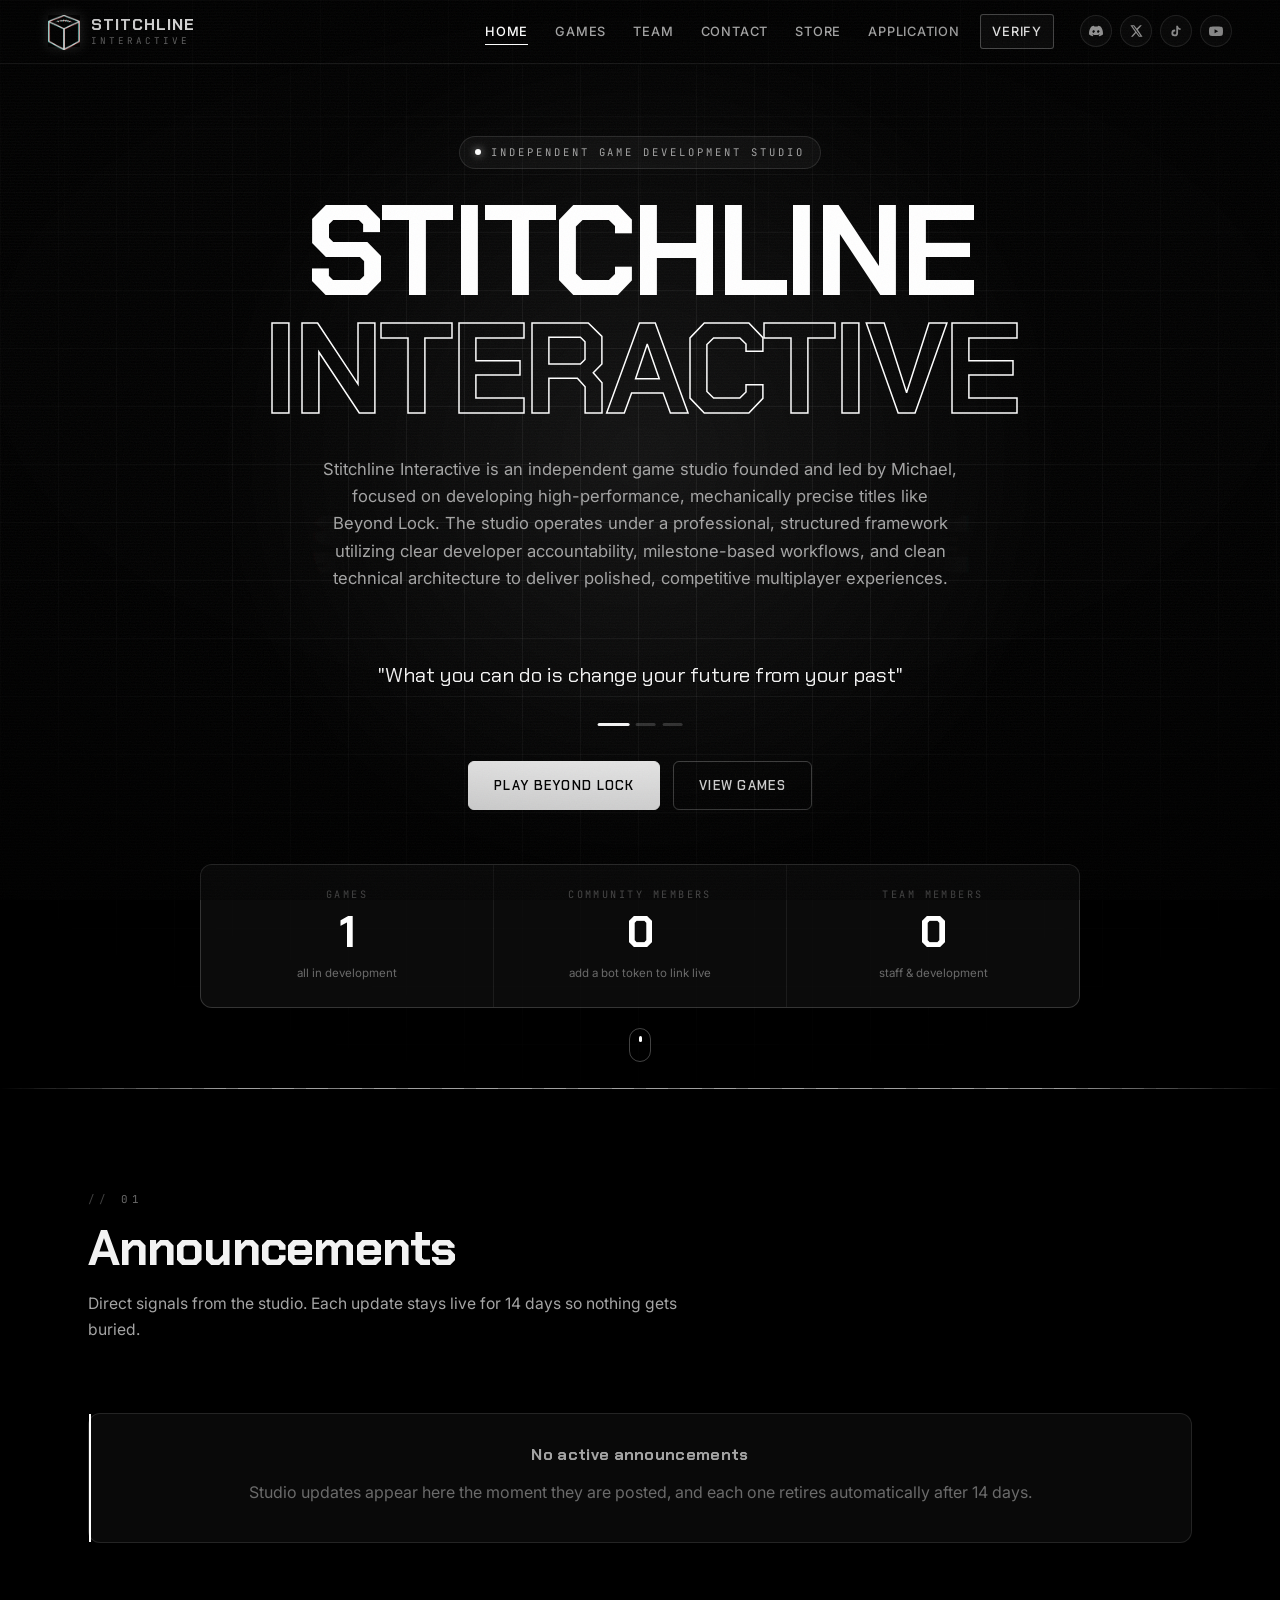
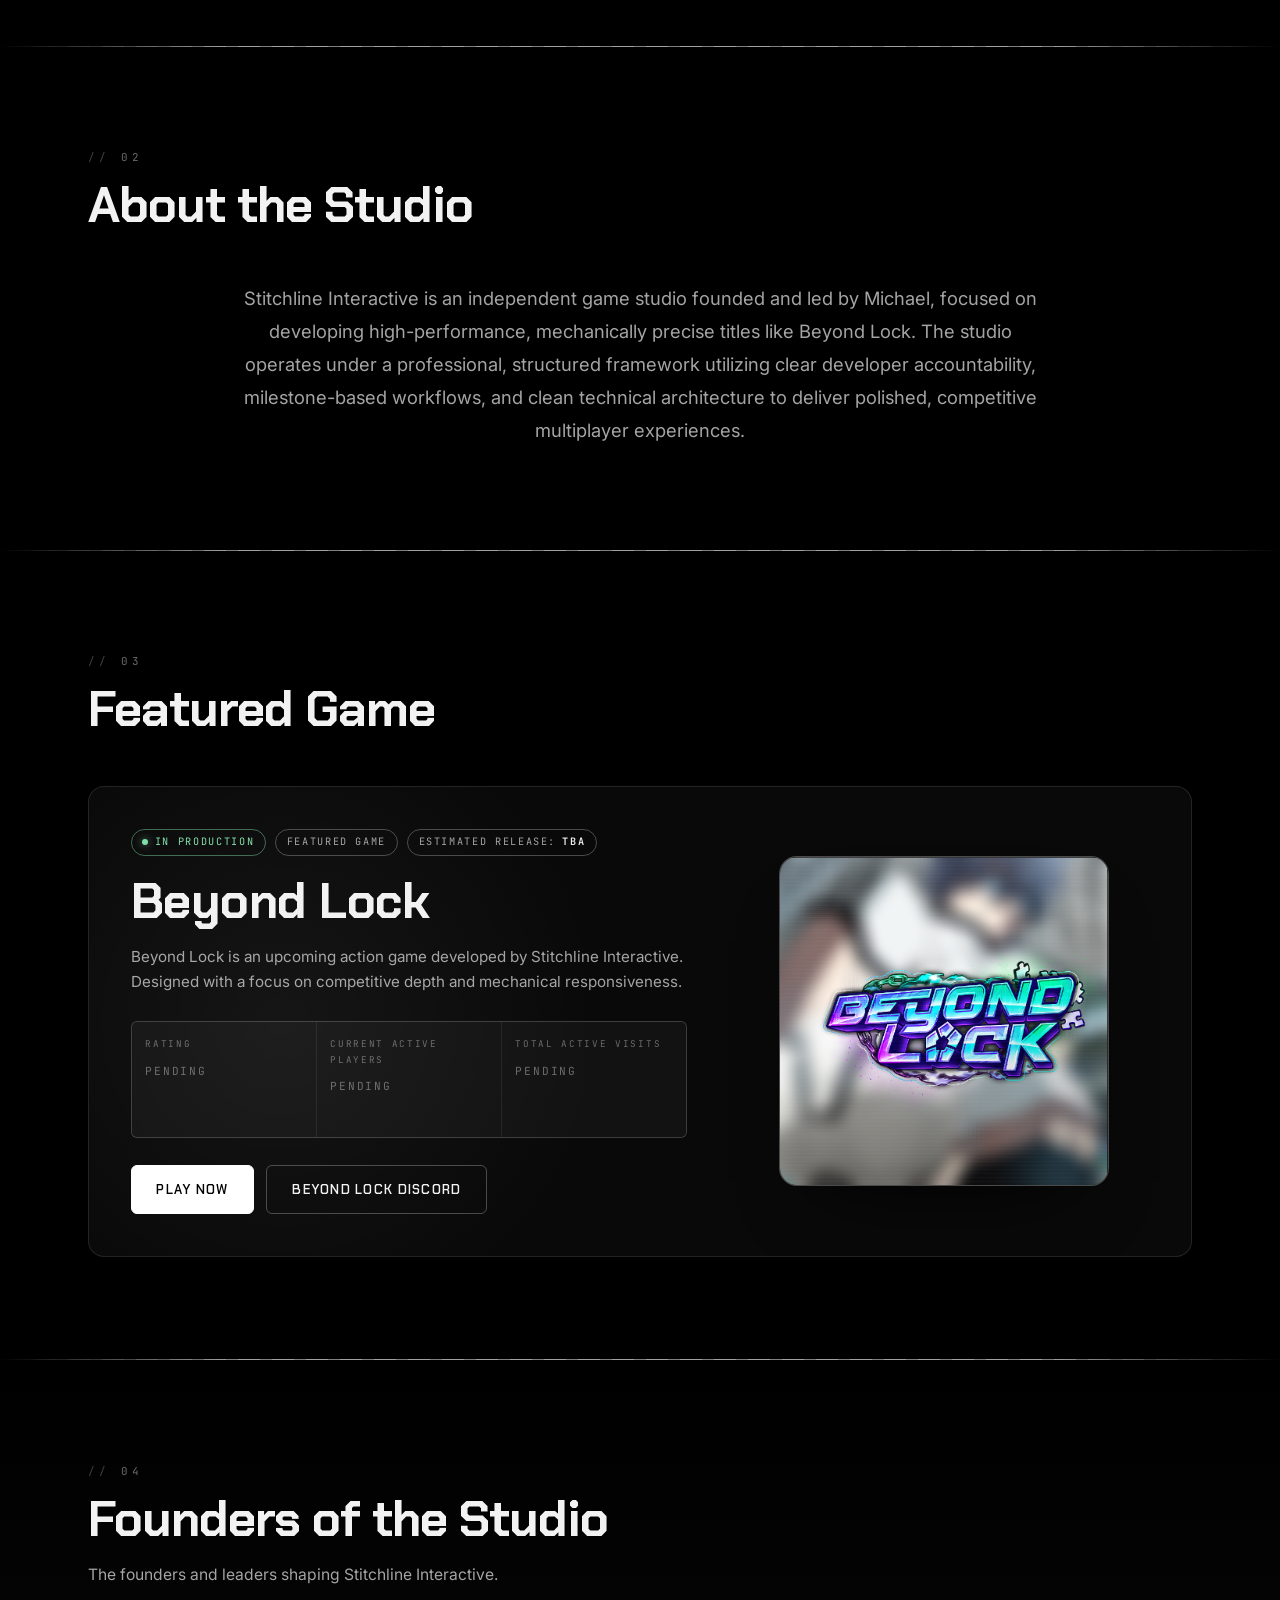
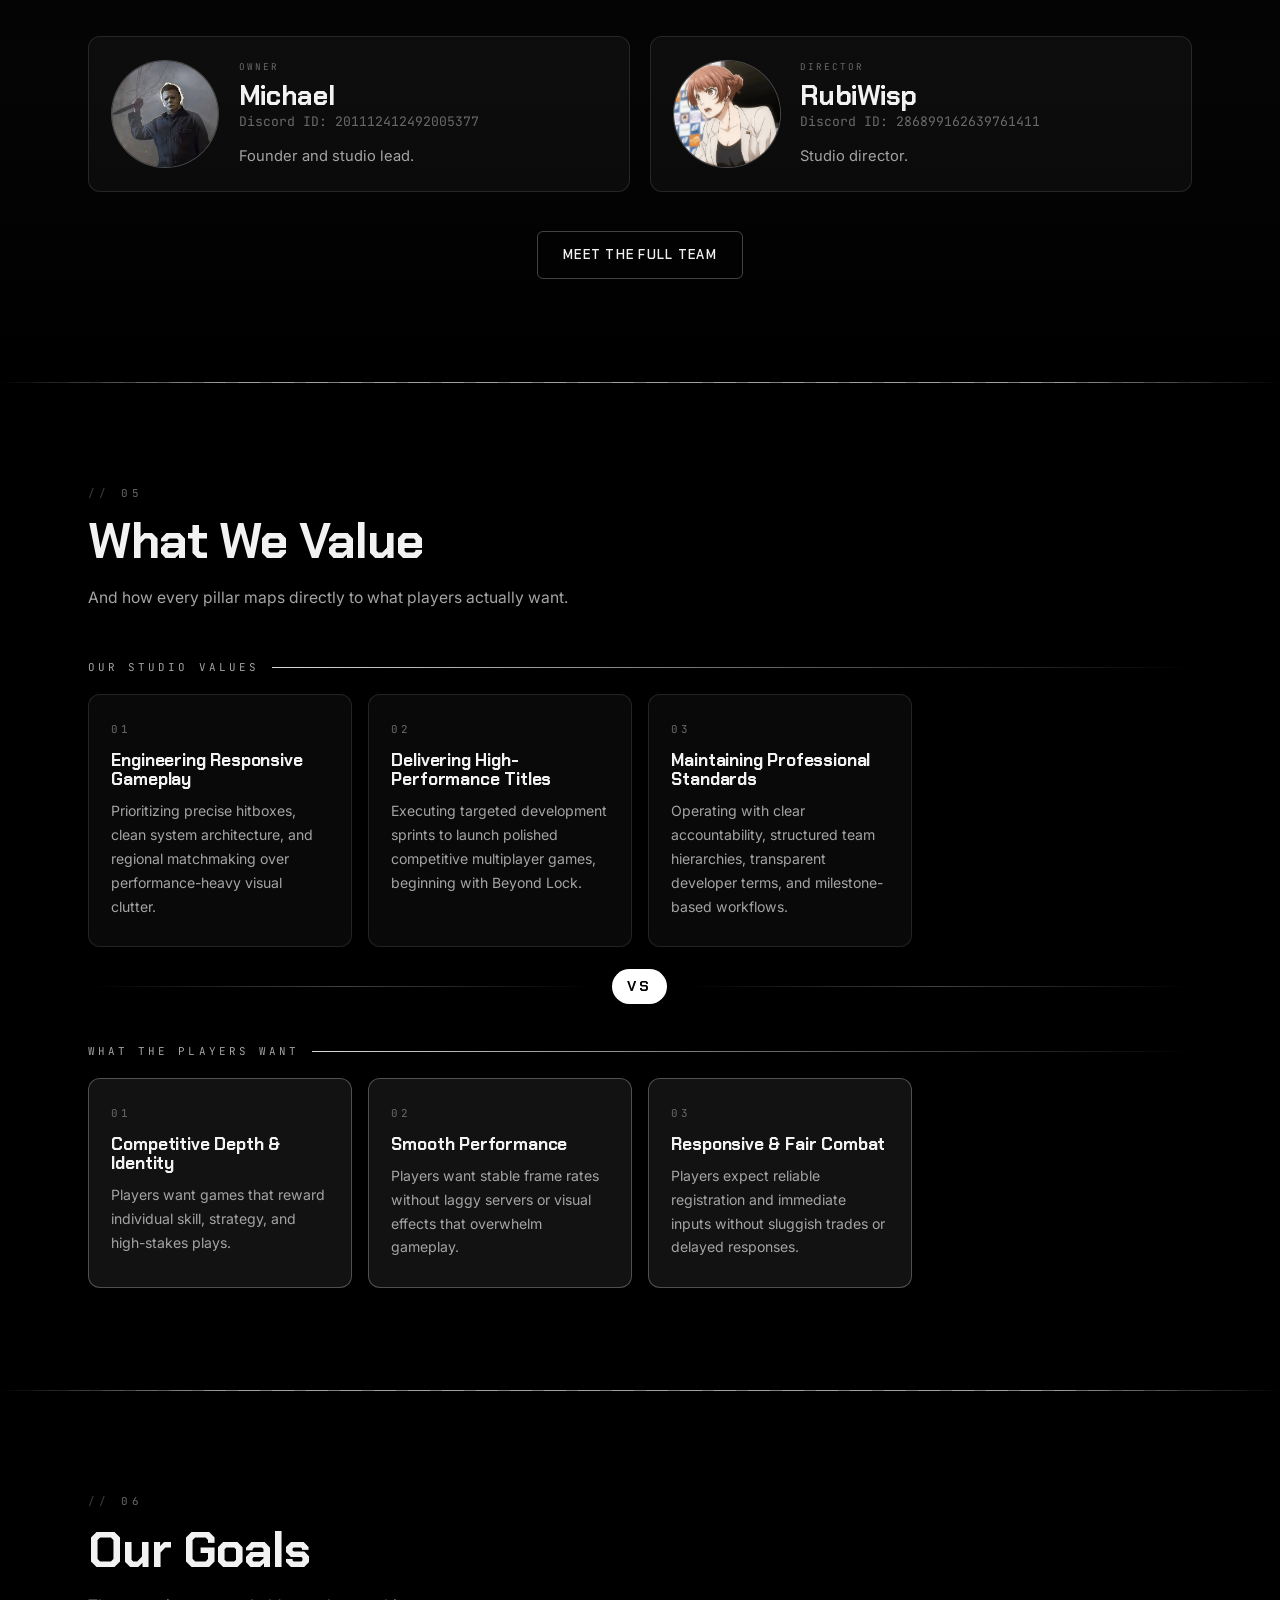
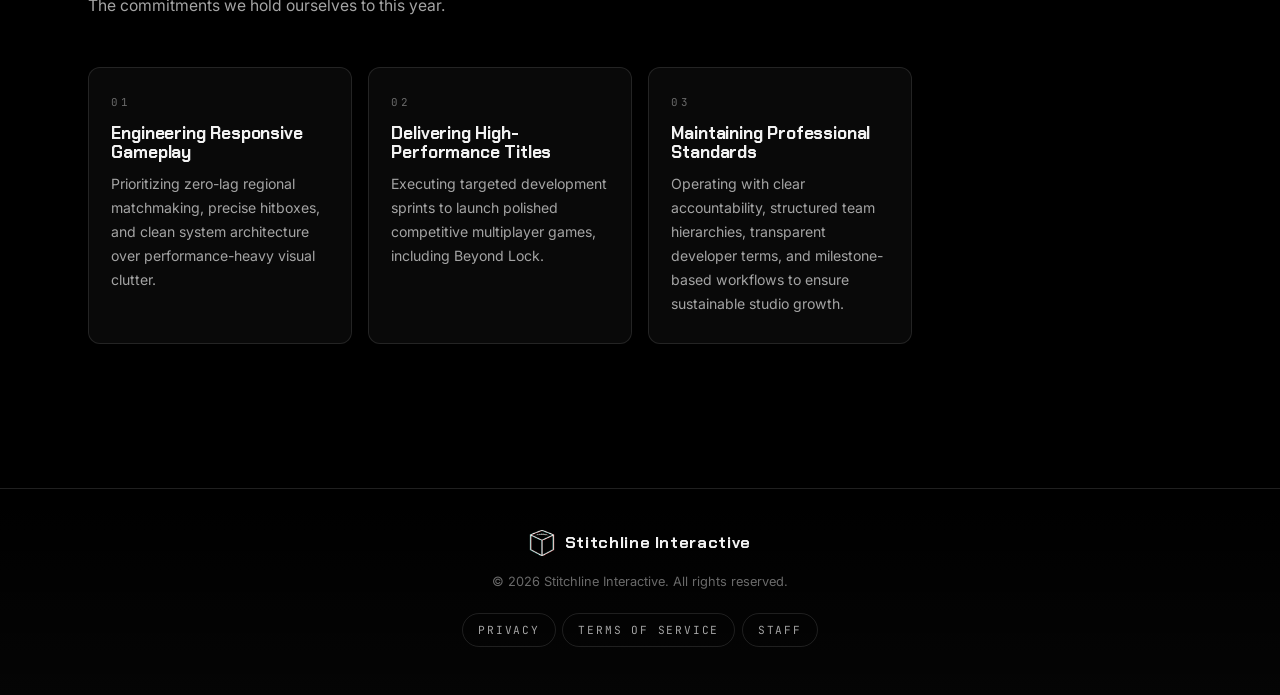
==== commit 8dc2e446: "finished" ====
--- a/index.html
+++ b/index.html
@@ -120,16 +120,33 @@
       </dl>
     </div>
 
-    <a class="scroll-cue" href="#about" aria-label="Scroll down"><span></span></a>
-  </section>
-
-  <div class="divider" aria-hidden="true"><span data-glitch-divider></span></div>
-
-  <!-- ============ 1. ABOUT ============ -->
+    <a class="scroll-cue" href="#announcements" aria-label="Scroll down"><span></span></a>
+  </section>
+
+  <div class="divider" aria-hidden="true"><span data-glitch-divider></span></div>
+
+  <!-- ============ 1. ANNOUNCEMENTS ============ -->
+  <section class="section" id="announcements">
+    <div class="wrap">
+      <header class="section__head">
+        <p class="section__index">01</p>
+        <h2 class="section__title" data-glitch="Announcements">Announcements</h2>
+        <p class="section__desc">Direct signals from the studio. Each update stays live for 14 days so nothing gets buried.</p>
+      </header>
+      <div class="announce" id="announceWrap">
+        <div class="announce__dots" id="announceDots" role="tablist" aria-label="Announcements"></div>
+        <div class="announce__panel" id="announcePanel" role="tabpanel"></div>
+      </div>
+    </div>
+  </section>
+
+  <div class="divider" aria-hidden="true"><span data-glitch-divider></span></div>
+
+  <!-- ============ 2. ABOUT ============ -->
   <section class="section" id="about">
     <div class="wrap">
       <header class="section__head">
-        <p class="section__index">01</p>
+        <p class="section__index">02</p>
         <h2 class="section__title" data-glitch="About the Studio">About the Studio</h2>
       </header>
       <p class="section__prose">Stitchline Interactive is an independent game studio founded and led by Michael, focused on developing high-performance, mechanically precise titles like Beyond Lock. The studio operates under a professional, structured framework utilizing clear developer accountability, milestone-based workflows, and clean technical architecture to deliver polished, competitive multiplayer experiences.</p>
@@ -138,50 +155,11 @@
 
   <div class="divider" aria-hidden="true"><span data-glitch-divider></span></div>
 
-  <!-- ============ 2. GOALS ============ -->
-  <section class="section section--goals" id="goals">
-    <div class="wrap">
-      <header class="section__head">
-        <p class="section__index">02</p>
-        <h2 class="section__title" data-glitch="Our Goals">Our Goals</h2>
-        <p class="section__desc">The commitments we hold ourselves to this year.</p>
-      </header>
-      <div class="cards" id="goalsRow"></div>
-    </div>
-  </section>
-
-  <div class="divider" aria-hidden="true"><span data-glitch-divider></span></div>
-
-  <!-- ============ 3. VALUES vs PLAYERS ============ -->
-  <section class="section" id="values">
+  <!-- ============ 3. FEATURED GAME ============ -->
+  <section class="section" id="featured">
     <div class="wrap">
       <header class="section__head">
         <p class="section__index">03</p>
-        <h2 class="section__title" data-glitch="Values vs Players">What We Value</h2>
-        <p class="section__desc">And how every pillar maps directly to what players actually want.</p>
-      </header>
-
-      <p class="row-label">Our studio values</p>
-      <div class="cards" id="valuesRow"></div>
-
-      <div class="versus" aria-hidden="true">
-        <span class="versus__line"></span>
-        <span class="versus__badge" data-glitch="VS">VS</span>
-        <span class="versus__line"></span>
-      </div>
-
-      <p class="row-label row-label--alt">What the players want</p>
-      <div class="cards" id="playersRow"></div>
-    </div>
-  </section>
-
-  <div class="divider" aria-hidden="true"><span data-glitch-divider></span></div>
-
-  <!-- ============ 4. FEATURED GAME ============ -->
-  <section class="section" id="featured">
-    <div class="wrap">
-      <header class="section__head">
-        <p class="section__index">04</p>
         <h2 class="section__title" data-glitch="Featured Game">Featured Game</h2>
       </header>
 
@@ -211,33 +189,55 @@
 
   <div class="divider" aria-hidden="true"><span data-glitch-divider></span></div>
 
-  <!-- ============ 5. ANNOUNCEMENTS ============ -->
-  <section class="section" id="announcements">
-    <div class="wrap">
-      <header class="section__head">
-        <p class="section__index">05</p>
-        <h2 class="section__title" data-glitch="Announcements">Announcements</h2>
-        <p class="section__desc">Direct signals from the studio. Each update stays live for 14 days so nothing gets buried.</p>
-      </header>
-      <div class="announce" id="announceWrap">
-        <div class="announce__dots" id="announceDots" role="tablist" aria-label="Announcements"></div>
-        <div class="announce__panel" id="announcePanel" role="tabpanel"></div>
-      </div>
-    </div>
-  </section>
-
-  <div class="divider" aria-hidden="true"><span data-glitch-divider></span></div>
-
-  <!-- ============ 6. FOUNDERS ============ -->
+  <!-- ============ 4. FOUNDERS ============ -->
   <section class="section section--team" id="founders">
     <div class="wrap">
       <header class="section__head">
-        <p class="section__index">06</p>
+        <p class="section__index">04</p>
         <h2 class="section__title" data-glitch="Founders of the Studio">Founders of the Studio</h2>
         <p class="section__desc">The founders and leaders shaping Stitchline Interactive.</p>
       </header>
       <div class="founders" id="foundersRow"></div>
       <div class="section__more"><a class="btn btn--ghost" href="/team.html"><span>Meet the full team</span></a></div>
+    </div>
+  </section>
+
+  <div class="divider" aria-hidden="true"><span data-glitch-divider></span></div>
+
+  <!-- ============ 5. VALUES vs PLAYERS ============ -->
+  <section class="section" id="values">
+    <div class="wrap">
+      <header class="section__head">
+        <p class="section__index">05</p>
+        <h2 class="section__title" data-glitch="Values vs Players">What We Value</h2>
+        <p class="section__desc">And how every pillar maps directly to what players actually want.</p>
+      </header>
+
+      <p class="row-label">Our studio values</p>
+      <div class="cards" id="valuesRow"></div>
+
+      <div class="versus" aria-hidden="true">
+        <span class="versus__line"></span>
+        <span class="versus__badge" data-glitch="VS">VS</span>
+        <span class="versus__line"></span>
+      </div>
+
+      <p class="row-label row-label--alt">What the players want</p>
+      <div class="cards" id="playersRow"></div>
+    </div>
+  </section>
+
+  <div class="divider" aria-hidden="true"><span data-glitch-divider></span></div>
+
+  <!-- ============ 6. GOALS ============ -->
+  <section class="section section--goals" id="goals">
+    <div class="wrap">
+      <header class="section__head">
+        <p class="section__index">06</p>
+        <h2 class="section__title" data-glitch="Our Goals">Our Goals</h2>
+        <p class="section__desc">The commitments we hold ourselves to this year.</p>
+      </header>
+      <div class="cards" id="goalsRow"></div>
     </div>
   </section>
 
@@ -274,7 +274,7 @@
 <button class="totop" id="toTop" type="button" aria-label="Back to top">&uarr;</button>
 
 <script id="site-data" type="application/json">
-{"/api/site": {"studio": {"name": "Stitchline Interactive", "tagline": "Stitchline Interactive is an independent game studio founded and led by Michael, focused on developing high-performance, mechanically precise titles like Beyond Lock. The studio operates under a professional, structured framework utilizing clear developer accountability, milestone-based workflows, and clean technical architecture to deliver polished, competitive multiplayer experiences.", "background": "/assets/logo.png", "cursor": "/assets/Cube.png", "favicon": "/assets/logo-boxed.png"}, "socials": {"discord": "https://discord.gg/eg848X8Hnx", "twitter": "https://x.com/Stitchline_I", "tiktok": "https://www.tiktok.com/@stitchline_interactive?is_from_webapp=1&sender_device=pc", "youtube": "https://www.youtube.com/channel/UClwZgJarkBRdyVjAkVoGr8g"}, "announcements": [], "values": [{"title": "Engineering Responsive Gameplay", "text": "Prioritizing precise hitboxes, clean system architecture, and regional matchmaking over performance-heavy visual clutter."}, {"title": "Delivering High-Performance Titles", "text": "Executing targeted development sprints to launch polished competitive multiplayer games, beginning with Beyond Lock."}, {"title": "Maintaining Professional Standards", "text": "Operating with clear accountability, structured team hierarchies, transparent developer terms, and milestone-based workflows."}], "players": [{"title": "Competitive Depth & Identity", "text": "Players want games that reward individual skill, strategy, and high-stakes plays."}, {"title": "Smooth Performance", "text": "Players want stable frame rates without laggy servers or visual effects that overwhelm gameplay."}, {"title": "Responsive & Fair Combat", "text": "Players expect reliable registration and immediate inputs without sluggish trades or delayed responses."}], "goals": [{"title": "Engineering Responsive Gameplay", "text": "Prioritizing zero-lag regional matchmaking, precise hitboxes, and clean system architecture over performance-heavy visual clutter."}, {"title": "Delivering High-Performance Titles", "text": "Executing targeted development sprints to launch polished competitive multiplayer games, including Beyond Lock."}, {"title": "Maintaining Professional Standards", "text": "Operating with clear accountability, structured team hierarchies, transparent developer terms, and milestone-based workflows to ensure sustainable studio growth."}], "featured": {"slug": "beyond-lock", "title": "Beyond Lock", "status": "In Production", "release_estimate": "TBA", "thumb": "/assets/game-thumb.png", "url": "https://www.roblox.com/games/130113973375124/Beyond-Lock", "discord": "https://discord.gg/SyfWBGuKG", "description": "Beyond Lock is an upcoming action game developed by Stitchline Interactive. Designed with a focus on competitive depth and mechanical responsiveness.", "stats": {"rating": null, "rating_count": null, "active_players": null, "total_visits": null}}, "games": [{"id": "beyond-lock", "title": "Beyond Lock", "status": "In Production", "tags": ["Roblox", "Action", "Competitive"], "thumb": "/assets/game-thumb.png", "url": "https://www.roblox.com/games/130113973375124/Beyond-Lock", "discord": "https://discord.gg/SyfWBGuKG", "release_estimate": "TBA", "featured": true, "description": "Beyond Lock is an upcoming action game developed by Stitchline Interactive. Designed with a focus on competitive depth and mechanical responsiveness.", "plays": null, "sneakpeeks": []}], "team": {"hierarchy": ["Leadership", "Management", "Staff", "Scam Investigation", "Appeals Team", "Partnership", "Content Management", "Development", "Testers", "Voice Actors"], "groups": [{"key": "Leadership", "label": "Leadership", "blurb": "Studio direction and final accountability.", "roles": ["Owner", "Director", "Compliance Officer"], "members": [{"name": "Michael", "title": "Owner", "avatar": "/assets/Michael.jpg", "blurb": "Founder and studio lead.", "discord_id": "201112412492005377", "has_login": false}, {"name": "RubiWisp", "title": "Director", "avatar": "/assets/RubiWisp.png", "blurb": "Studio director.", "discord_id": "286899162639761411", "has_login": false}, {"name": "Literally_blaze", "title": "Compliance Officer", "avatar": "", "blurb": "Supports compliance and studio standards.", "discord_id": "1145805274473574470", "has_login": false}]}, {"key": "Management", "label": "Management", "blurb": "Community, server, and project operations.", "roles": ["Server Management", "Project Management"], "members": [{"name": "💜Kitty💜", "title": "Project Manager", "avatar": "", "blurb": "Coordinates development projects and milestones.", "discord_id": "1151815057546694686", "has_login": false}]}, {"key": "Staff", "label": "Staff", "blurb": "Administration, moderation, support, and staff supervision.", "roles": ["Supervisor Of Staff", "Head Administrator", "Senior Administrator", "Junior Administrator", "Administrator", "Head Moderator", "Senior Moderator", "Junior Moderator", "Moderator", "Trial Moderator", "Support Staff"], "members": []}, {"key": "Scam Investigation", "label": "Scam Investigation", "blurb": "Investigates scam and impersonation reports.", "roles": ["Head Scam Investigator", "Senior Scam Investigator", "Junior Scam Investigator", "Scam investigator"], "members": []}, {"key": "Appeals Team", "label": "Appeals Team", "blurb": "Reviews community and moderation appeals.", "roles": ["Appeals Manager", "Appeals Officer"], "members": []}, {"key": "Partnership", "label": "Partnership", "blurb": "Coordinates studio and community partnerships.", "roles": [], "members": []}, {"key": "Content Management", "label": "Content Management", "blurb": "Plans and publishes studio and community content.", "roles": [], "members": []}, {"key": "Development", "label": "Development", "blurb": "Builds gameplay, systems, and studio tools.", "roles": ["Developer", "Project Management", "Modeler", "Clothing Artist", "Music Artist", "Builder", "Scripter", "Vfx Artist", "Drawing Artist", "Ui Artist", "Gfx Artist", "Sfx Artist", "Animator"], "members": [{"name": "𝕬𝖓𝖌𝖊𝖙𝖔𝖑𝖘", "title": "Modeler", "avatar": "/assets/Ansel.png", "discord_id": "382175364799004673", "has_login": false}, {"name": "assa", "title": "Clothing Artist", "avatar": "/assets/assa.jpg", "discord_id": "1014711412452491346", "has_login": false}, {"name": "Bobbisrex99", "title": "Music Artist", "avatar": "/assets/Bobbisrex99.jpg", "discord_id": "297488161351663616", "has_login": false}, {"name": "Don", "title": "Builder", "avatar": "/assets/Don.jfif", "discord_id": "105105630523609088", "has_login": false}, {"name": "Eli", "title": "Scripter", "avatar": "/assets/Eli.png", "discord_id": "963116717213626479", "has_login": false}, {"name": "ℌ𝔲𝔫𝔱𝔢𝔯𝔎𝔦𝔩𝔩𝔢𝔯", "title": "Vfx Artist", "avatar": "/assets/HunterKiller.png", "discord_id": "1193893544792948818", "has_login": false}, {"name": "Izuna", "title": "Drawing Artist", "avatar": "/assets/Izuna.png", "discord_id": "745696947255509142", "has_login": false}, {"name": "kiel", "title": "Vfx Artist", "avatar": "", "discord_id": "955702717815341106", "has_login": false}, {"name": "Monkey?", "title": "Ui Artist", "avatar": "", "discord_id": "757631816093139076", "has_login": false}, {"name": "PrismWorks", "title": "Gfx Artist", "avatar": "", "discord_id": "1175435363867705414", "has_login": false}, {"name": "Sou", "title": "Sfx Artist", "avatar": "", "discord_id": "1126274493497745442", "has_login": false}, {"name": "Vexmex", "title": "Animator", "avatar": "/assets/Vexmex.png", "discord_id": "1161763985188720681", "has_login": false}]}, {"key": "Testers", "label": "Testers", "blurb": "Tests builds and reports gameplay issues.", "roles": ["Tester"], "members": [{"name": "exquasia", "title": "", "avatar": "", "discord_id": "716774610460213318", "has_login": false}, {"name": "kebel", "title": "", "avatar": "", "discord_id": "1520327465287946322", "has_login": false}, {"name": "Luffy", "title": "", "avatar": "", "discord_id": "1263830488037199961", "has_login": false}, {"name": "Mido", "title": "", "avatar": "", "discord_id": "812256969720332288", "has_login": false}, {"name": "Riley", "title": "", "avatar": "", "discord_id": "1230286256324481025", "has_login": false}, {"name": "Rng-king", "title": "", "avatar": "/assets/Rng.jpg", "blurb": "\"Sometimes luck is all we have\" - Rng", "discord_id": "772447877032837160", "has_login": false}, {"name": "Unt835", "title": "", "avatar": "", "discord_id": "1448708677954437283", "has_login": false}, {"name": "Xūrına", "title": "", "avatar": "", "discord_id": "776160317574479873", "has_login": false}]}, {"key": "Voice Actors", "label": "Voice Actors", "blurb": "Provides voice performance for studio projects.", "roles": ["Voice Actor"], "members": []}], "founders": [{"name": "Michael", "title": "Owner", "avatar": "/assets/Michael.jpg", "discord_id": "201112412492005377", "blurb": "Founder and studio lead."}, {"name": "RubiWisp", "title": "Director", "avatar": "/assets/RubiWisp.png", "discord_id": "286899162639761411", "blurb": "Studio director."}], "credit_roles": [{"key": "developers", "label": "Developers"}, {"key": "project_managers", "label": "Project Managers"}, {"key": "testers", "label": "Testers"}, {"key": "voice_actors", "label": "Voice Actors"}], "credits": [{"game": "Beyond Lock", "developers": [], "project_managers": [], "testers": [], "voice_actors": []}]}, "discord": {"guilds": [], "note": "Add the studio Discord server IDs in the panel to enable live counts."}, "store": {"stitchblocks_per_usd": 0.006, "currency": {"name": "StitchBlocks", "icon": "/assets/Cube.png", "bundles": [{"id": "sb-500", "amount": 500, "price": 2.99}, {"id": "sb-1000", "amount": 1000, "price": 5.99}, {"id": "sb-2000", "amount": 2000, "price": 11.99}, {"id": "sb-5000", "amount": 5000, "price": 29.99}, {"id": "sb-10000", "amount": 10000, "price": 59.99}], "custom": {"id": "sb-custom", "enabled": true, "price_per_unit": 0.006, "min_amount": 1, "note": "Custom amounts may not duplicate a bundle above."}}, "roles": [{"id": "bl-premium", "name": "Beyond Lock Premium", "price": 7.99, "custom": false, "blocks": 1000, "blurb": "Server role with premium chat colour and priority queue access."}, {"id": "bl-vip", "name": "Beyond Lock VIP", "price": 12.99, "custom": false, "blocks": 2000, "blurb": "Premium benefits, VIP channels, and early test builds."}, {"id": "bl-supporter", "name": "Beyond Lock Supporter", "price": null, "custom": true, "blurb": "Support the project with an amount confirmed by staff."}], "payments": {"providers": ["stripe"], "manual_review": [], "note": "Stripe Checkout shows every eligible payment method enabled in the Stripe Dashboard.", "require_discord_id": true, "liability_note": "Verify your Discord user ID before purchasing."}, "discounts": [{"id": "launch-10", "code": "LAUNCH10", "kind": "percent", "value": 10, "min_subtotal": 0, "max_uses": 100, "used": 0, "expires": "", "active": true, "note": "Ten percent off your order."}, {"id": "welcome-5", "code": "WELCOME5", "kind": "fixed", "value": 5, "min_subtotal": 10, "max_uses": 0, "used": 0, "expires": "", "active": true, "note": "Five dollars off orders over ten dollars."}], "shop": []}, "contact": {"email": "support@stitchlineinteractivegames.com", "inbox": "support@stitchlineinteractivegames.com", "topics": [{"id": "partnership", "label": "Partnerships"}, {"id": "feedback", "label": "Game feedback"}, {"id": "general", "label": "General inquiries"}, {"id": "appeal", "label": "Community / moderation appeals"}, {"id": "store", "label": "Merchandise & store support"}]}, "applications": [{"id": "community-moderator", "role": "Community Moderator", "summary": "Help keep the Stitchline community respectful, organized, and welcoming.", "responsibilities": ["Review reports and respond consistently", "Apply community rules fairly", "Escalate serious issues to senior staff", "Welcome members and help maintain the server"], "requirements": ["Communicate clearly and calmly", "Be dependable and available for scheduled staff activity", "Follow staff terms and escalation procedures"], "open": true, "closes_at": "", "questions": [{"id": "availability", "label": "What is your weekly availability?", "type": "textarea", "required": true}, {"id": "experience", "label": "Describe any moderation or community experience.", "type": "textarea", "required": true}, {"id": "scenario", "label": "How would you handle a heated disagreement between members?", "type": "textarea", "required": true}]}, {"id": "developer", "role": "Developer", "summary": "Contribute to Beyond Lock and the systems that support responsive multiplayer gameplay.", "responsibilities": ["Build and maintain gameplay systems", "Profile and improve performance and netcode", "Document work and communicate progress"], "requirements": ["Experience with Luau or a relevant production language", "Understanding of multiplayer game systems", "Ability to collaborate through milestone-based work"], "open": false, "closes_at": "", "questions": [{"id": "portfolio", "label": "Share examples of relevant work or a portfolio.", "type": "url", "required": false}, {"id": "stack", "label": "Which languages, tools, and game systems have you worked with?", "type": "textarea", "required": true}, {"id": "interest", "label": "What would you contribute to Beyond Lock?", "type": "textarea", "required": true}]}], "stats": {"games": 1, "games_in_production": 1, "team_members": 0, "team_total": 24, "site_visits": 0}, "community": {"source": "config", "total": 0, "online": 0, "guilds": [], "error": "DISCORD_BOT_TOKEN is not set, so live counts are unavailable."}, "announcement_ttl_days": 14}, "/api/store": {"currency": {"name": "StitchBlocks", "icon": "/assets/Cube.png", "bundles": [{"id": "sb-500", "amount": 500, "price": 2.99}, {"id": "sb-1000", "amount": 1000, "price": 5.99}, {"id": "sb-2000", "amount": 2000, "price": 11.99}, {"id": "sb-5000", "amount": 5000, "price": 29.99}, {"id": "sb-10000", "amount": 10000, "price": 59.99}], "custom": {"id": "sb-custom", "enabled": true, "price_per_unit": 0.006, "min": 1, "max": 1000000, "note": "Custom amounts may not duplicate a bundle above."}}, "roles": [{"id": "bl-premium", "name": "Beyond Lock Premium", "price": 7.99, "custom": false, "blurb": "Server role with premium chat colour and priority queue access."}, {"id": "bl-vip", "name": "Beyond Lock VIP", "price": 12.99, "custom": false, "blurb": "Everything in Premium, plus VIP channels and early test builds."}, {"id": "bl-supporter", "name": "Beyond Lock Supporter", "price": null, "custom": true, "blurb": "Donator role. The amount is entered by the buyer and confirmed by staff."}], "shop": [], "payments": {"providers": ["card", "cashapp"], "manual_review": [], "note": "Card and optional Cash App Pay checkout are handled by one Stripe account.", "liability_note": "The buyer is liable for a wrong Discord user ID. It is verified against the Discord account before a payment is created.", "require_discord_id": true}, "has_discounts": true, "provider_availability": {"card": {"available": true, "instant": false, "kind": "hosted", "reason": "Card payments are not set up on this server. An order can still be placed and staff will take the payment."}, "cashapp": {"available": true, "instant": false, "kind": "hosted", "reason": "Card payments are not set up on this server. An order can still be placed and staff will take the payment."}}, "providers_configured": {"paypal": false, "stripe": false, "stripe_key_present": false, "stripe_webhook_present": false, "public_url_present": false}, "stripe_blocked": "Card payments are not set up on this server."}, "/api/applications": {"roles": [{"id": "community-moderator", "role": "Community Moderator", "summary": "Keep the Discord calm and readable. You would handle reports, enforce the code of conduct, and be the first voice people hear when something goes wrong.", "responsibilities": ["Review reports and act on them consistently", "Enforce the code of conduct and the studio terms", "Escalate anything serious to a staff member", "Welcome new members and keep the server tidy"], "requirements": ["At least 16 years old", "Can commit a few hours a week, evenings included", "Calm and fair under pressure", "Able to write clearly in English"], "open": true, "closed_reason": null, "closes_at": null, "applicants": 0, "questions": [{"id": "availability", "label": "How many hours a week can you give this role?", "type": "text", "required": true, "hint": null, "options": []}, {"id": "why", "label": "Why do you want this role, and what would you change about our server?", "type": "textarea", "required": true, "hint": null, "options": []}, {"id": "experience", "label": "Have you moderated anywhere before? Tell us what you did.", "type": "textarea", "required": false, "hint": "Not required if you have not.", "options": []}]}, {"id": "developer", "role": "Developer", "summary": "Build and tune the systems behind our games: netcode, gameplay, and the tools that keep releases smooth.", "responsibilities": ["Ship and maintain gameplay systems", "Profile and fix performance and netcode issues", "Write down what you build so others can pick it up"], "requirements": ["Can write Lua, Luau, or another language we use in production", "Understand how a multiplayer game actually flows", "Communicate progress honestly, including when something is blocked"], "open": false, "closed_reason": "This role is not accepting applications.", "closes_at": null, "applicants": 0, "questions": [{"id": "stack", "label": "Which languages and engines have you shipped in?", "type": "textarea", "required": true, "hint": null, "options": []}, {"id": "interest", "label": "What would you want to work on here?", "type": "textarea", "required": true, "hint": null, "options": []}]}]}}
+{"/api/site": {"studio": {"name": "Stitchline Interactive", "tagline": "Stitchline Interactive is an independent game studio founded and led by Michael, focused on developing high-performance, mechanically precise titles like Beyond Lock. The studio operates under a professional, structured framework utilizing clear developer accountability, milestone-based workflows, and clean technical architecture to deliver polished, competitive multiplayer experiences.", "background": "/assets/logo.png", "cursor": "/assets/Cube.png", "favicon": "/assets/logo-boxed.png"}, "socials": {"discord": "https://discord.gg/eg848X8Hnx", "twitter": "https://x.com/Stitchline_I", "tiktok": "https://www.tiktok.com/@stitchline_interactive?is_from_webapp=1&sender_device=pc", "youtube": "https://www.youtube.com/channel/UClwZgJarkBRdyVjAkVoGr8g"}, "announcements": [], "values": [{"title": "Engineering Responsive Gameplay", "text": "Prioritizing precise hitboxes, clean system architecture, and regional matchmaking over performance-heavy visual clutter."}, {"title": "Delivering High-Performance Titles", "text": "Executing targeted development sprints to launch polished competitive multiplayer games, beginning with Beyond Lock."}, {"title": "Maintaining Professional Standards", "text": "Operating with clear accountability, structured team hierarchies, transparent developer terms, and milestone-based workflows."}], "players": [{"title": "Competitive Depth & Identity", "text": "Players want games that reward individual skill, strategy, and high-stakes plays."}, {"title": "Smooth Performance", "text": "Players want stable frame rates without laggy servers or visual effects that overwhelm gameplay."}, {"title": "Responsive & Fair Combat", "text": "Players expect reliable registration and immediate inputs without sluggish trades or delayed responses."}], "goals": [{"title": "Engineering Responsive Gameplay", "text": "Prioritizing zero-lag regional matchmaking, precise hitboxes, and clean system architecture over performance-heavy visual clutter."}, {"title": "Delivering High-Performance Titles", "text": "Executing targeted development sprints to launch polished competitive multiplayer games, including Beyond Lock."}, {"title": "Maintaining Professional Standards", "text": "Operating with clear accountability, structured team hierarchies, transparent developer terms, and milestone-based workflows to ensure sustainable studio growth."}], "featured": {"slug": "beyond-lock", "title": "Beyond Lock", "status": "In Production", "release_estimate": "TBA", "thumb": "/assets/game-thumb.png", "url": "https://www.roblox.com/games/130113973375124/Beyond-Lock", "discord": "https://discord.gg/SyfWBGuKG", "description": "Beyond Lock is an upcoming action game developed by Stitchline Interactive. Designed with a focus on competitive depth and mechanical responsiveness.", "stats": {"rating": null, "rating_count": null, "active_players": null, "total_visits": null}}, "games": [{"id": "beyond-lock", "title": "Beyond Lock", "status": "In Production", "tags": ["Roblox", "Action", "Competitive"], "thumb": "/assets/game-thumb.png", "url": "https://www.roblox.com/games/130113973375124/Beyond-Lock", "discord": "https://discord.gg/SyfWBGuKG", "release_estimate": "TBA", "featured": true, "description": "Beyond Lock is an upcoming action game developed by Stitchline Interactive. Designed with a focus on competitive depth and mechanical responsiveness.", "plays": null, "sneakpeeks": []}], "team": {"hierarchy": ["Leadership", "Management", "Staff", "Scam Investigation", "Appeals Team", "Partnership", "Content Management", "Development", "Testers", "Voice Actors"], "groups": [{"key": "Leadership", "label": "Leadership", "blurb": "Studio direction and final accountability.", "roles": ["Owner", "Director", "Compliance Officer"], "members": [{"name": "Michael", "title": "Owner", "avatar": "/assets/Michael.jpg", "blurb": "Founder and studio lead.", "discord_id": "201112412492005377", "has_login": false}, {"name": "RubiWisp", "title": "Director", "avatar": "/assets/RubiWisp.png", "blurb": "Studio director.", "discord_id": "286899162639761411", "has_login": false}, {"name": "Literally_blaze", "title": "Compliance Officer", "avatar": "/assets/Blaze.png", "blurb": "Supports compliance and studio standards.", "discord_id": "1145805274473574470", "has_login": false}]}, {"key": "Management", "label": "Management", "blurb": "Community, server, and project operations.", "roles": ["Server Management", "Project Management"], "members": [{"name": "💜Kitty💜", "title": "Project Manager", "avatar": "/assets/kitty.jpg", "blurb": "Coordinates development projects and milestones.", "discord_id": "1151815057546694686", "has_login": false}]}, {"key": "Staff", "label": "Staff", "blurb": "Administration, moderation, support, and staff supervision.", "roles": ["Supervisor Of Staff", "Head Administrator", "Senior Administrator", "Junior Administrator", "Administrator", "Head Moderator", "Senior Moderator", "Junior Moderator", "Moderator", "Trial Moderator", "Support Staff"], "members": []}, {"key": "Scam Investigation", "label": "Scam Investigation", "blurb": "Investigates scam and impersonation reports.", "roles": ["Head Scam Investigator", "Senior Scam Investigator", "Junior Scam Investigator", "Scam investigator"], "members": []}, {"key": "Appeals Team", "label": "Appeals Team", "blurb": "Reviews community and moderation appeals.", "roles": ["Appeals Manager", "Appeals Officer"], "members": []}, {"key": "Partnership", "label": "Partnership", "blurb": "Coordinates studio and community partnerships.", "roles": [], "members": []}, {"key": "Content Management", "label": "Content Management", "blurb": "Plans and publishes studio and community content.", "roles": [], "members": []}, {"key": "Development", "label": "Development", "blurb": "Builds gameplay, systems, and studio tools.", "roles": ["Developer", "Project Management", "Modeler", "Clothing Artist", "Music Artist", "Builder", "Scripter", "Vfx Artist", "Drawing Artist", "Ui Artist", "Gfx Artist", "Sfx Artist", "Animator"], "members": [{"name": "𝕬𝖓𝖌𝖊𝖙𝖔𝖑𝖘", "title": "Modeler", "avatar": "/assets/Ansel.png", "discord_id": "382175364799004673", "has_login": false}, {"name": "assa", "title": "Clothing Artist", "avatar": "/assets/assa.jpg", "discord_id": "1014711412452491346", "has_login": false}, {"name": "Bobbisrex99", "title": "Music Artist", "avatar": "/assets/Bobbisrex99.jpg", "discord_id": "297488161351663616", "has_login": false}, {"name": "Don", "title": "Builder", "avatar": "/assets/Don.jfif", "discord_id": "105105630523609088", "has_login": false}, {"name": "Eli", "title": "Scripter", "avatar": "/assets/Eli.png", "discord_id": "963116717213626479", "has_login": false}, {"name": "ℌ𝔲𝔫𝔱𝔢𝔯𝔎𝔦𝔩𝔩𝔢𝔯", "title": "Vfx Artist", "avatar": "/assets/HunterKiller.png", "discord_id": "1193893544792948818", "has_login": false}, {"name": "Izuna", "title": "Drawing Artist", "avatar": "/assets/Izuna.png", "discord_id": "745696947255509142", "has_login": false}, {"name": "kiel", "title": "Vfx Artist", "avatar": "", "discord_id": "955702717815341106", "has_login": false}, {"name": "Monkey?", "title": "Ui Artist", "avatar": "/assets/Monkey.png", "discord_id": "757631816093139076", "has_login": false}, {"name": "PrismWorks", "title": "Gfx Artist", "avatar": "/assets/Prism.png", "discord_id": "1175435363867705414", "has_login": false}, {"name": "Sou", "title": "Sfx Artist", "avatar": "/assets/Sou.jpg", "discord_id": "1126274493497745442", "has_login": false}, {"name": "Vexmex", "title": "Animator", "avatar": "/assets/Vexmex.png", "discord_id": "1161763985188720681", "has_login": false}]}, {"key": "Testers", "label": "Testers", "blurb": "Tests builds and reports gameplay issues.", "roles": ["Tester"], "members": [{"name": "exquasia", "title": "", "avatar": "", "discord_id": "716774610460213318", "has_login": false}, {"name": "kebel", "title": "", "avatar": "", "discord_id": "1520327465287946322", "has_login": false}, {"name": "Luffy", "title": "", "avatar": "", "discord_id": "1263830488037199961", "has_login": false}, {"name": "Mido", "title": "", "avatar": "", "discord_id": "812256969720332288", "has_login": false}, {"name": "Riley", "title": "", "avatar": "", "discord_id": "1230286256324481025", "has_login": false}, {"name": "Rng-king", "title": "", "avatar": "/assets/Rng.jpg", "blurb": "\"Sometimes luck is all we have\" - Rng", "discord_id": "772447877032837160", "has_login": false}, {"name": "Unt835", "title": "", "avatar": "", "discord_id": "1448708677954437283", "has_login": false}, {"name": "Xūrına", "title": "", "avatar": "", "discord_id": "776160317574479873", "has_login": false}]}, {"key": "Voice Actors", "label": "Voice Actors", "blurb": "Provides voice performance for studio projects.", "roles": ["Voice Actor"], "members": []}], "founders": [{"name": "Michael", "title": "Owner", "avatar": "/assets/Michael.jpg", "discord_id": "201112412492005377", "blurb": "Founder and studio lead."}, {"name": "RubiWisp", "title": "Director", "avatar": "/assets/RubiWisp.png", "discord_id": "286899162639761411", "blurb": "Studio director."}], "credit_roles": [{"key": "developers", "label": "Developers"}, {"key": "project_managers", "label": "Project Managers"}, {"key": "testers", "label": "Testers"}, {"key": "voice_actors", "label": "Voice Actors"}], "credits": [{"game": "Beyond Lock", "developers": [], "project_managers": [], "testers": [], "voice_actors": []}]}, "discord": {"guilds": [], "note": "Add the studio Discord server IDs in the panel to enable live counts."}, "store": {"stitchblocks_per_usd": 0.006, "currency": {"name": "StitchBlocks", "icon": "/assets/Cube.png", "bundles": [{"id": "sb-500", "amount": 500, "price": 2.99}, {"id": "sb-1000", "amount": 1000, "price": 5.99}, {"id": "sb-2000", "amount": 2000, "price": 11.99}, {"id": "sb-5000", "amount": 5000, "price": 29.99}, {"id": "sb-10000", "amount": 10000, "price": 59.99}], "custom": {"id": "sb-custom", "enabled": true, "price_per_unit": 0.006, "min_amount": 1, "note": "Custom amounts may not duplicate a bundle above."}}, "roles": [{"id": "bl-premium", "name": "Beyond Lock Premium", "price": 7.99, "custom": false, "blocks": 1000, "blurb": "Server role with premium chat colour and priority queue access."}, {"id": "bl-vip", "name": "Beyond Lock VIP", "price": 12.99, "custom": false, "blocks": 2000, "blurb": "Premium benefits, VIP channels, and early test builds."}, {"id": "bl-supporter", "name": "Beyond Lock Supporter", "price": null, "custom": true, "blurb": "Support the project with an amount confirmed by staff."}], "payments": {"providers": ["stripe"], "manual_review": [], "note": "Stripe Checkout shows every eligible payment method enabled in the Stripe Dashboard.", "require_discord_id": true, "liability_note": "Verify your Discord user ID before purchasing."}, "discounts": [{"id": "launch-10", "code": "LAUNCH10", "kind": "percent", "value": 10, "min_subtotal": 0, "max_uses": 100, "used": 0, "expires": "", "active": true, "note": "Ten percent off your order."}, {"id": "welcome-5", "code": "WELCOME5", "kind": "fixed", "value": 5, "min_subtotal": 10, "max_uses": 0, "used": 0, "expires": "", "active": true, "note": "Five dollars off orders over ten dollars."}], "shop": []}, "contact": {"email": "support@stitchlineinteractivegames.com", "inbox": "support@stitchlineinteractivegames.com", "topics": [{"id": "partnership", "label": "Partnerships"}, {"id": "feedback", "label": "Game feedback"}, {"id": "general", "label": "General inquiries"}, {"id": "appeal", "label": "Community / moderation appeals"}, {"id": "store", "label": "Merchandise & store support"}]}, "applications": [{"id": "community-moderator", "role": "Community Moderator", "summary": "Help keep the Stitchline community respectful, organized, and welcoming.", "responsibilities": ["Review reports and respond consistently", "Apply community rules fairly", "Escalate serious issues to senior staff", "Welcome members and help maintain the server"], "requirements": ["Communicate clearly and calmly", "Be dependable and available for scheduled staff activity", "Follow staff terms and escalation procedures"], "open": true, "closes_at": "", "questions": [{"id": "availability", "label": "What is your weekly availability?", "type": "textarea", "required": true}, {"id": "experience", "label": "Describe any moderation or community experience.", "type": "textarea", "required": true}, {"id": "scenario", "label": "How would you handle a heated disagreement between members?", "type": "textarea", "required": true}]}, {"id": "developer", "role": "Developer", "summary": "Contribute to Beyond Lock and the systems that support responsive multiplayer gameplay.", "responsibilities": ["Build and maintain gameplay systems", "Profile and improve performance and netcode", "Document work and communicate progress"], "requirements": ["Experience with Luau or a relevant production language", "Understanding of multiplayer game systems", "Ability to collaborate through milestone-based work"], "open": false, "closes_at": "", "questions": [{"id": "portfolio", "label": "Share examples of relevant work or a portfolio.", "type": "url", "required": false}, {"id": "stack", "label": "Which languages, tools, and game systems have you worked with?", "type": "textarea", "required": true}, {"id": "interest", "label": "What would you contribute to Beyond Lock?", "type": "textarea", "required": true}]}], "stats": {"games": 1, "games_in_production": 1, "team_members": 0, "team_total": 24, "site_visits": 0}, "community": {"source": "config", "total": 0, "online": 0, "guilds": [], "error": "DISCORD_BOT_TOKEN is not set, so live counts are unavailable."}, "announcement_ttl_days": 14}, "/api/store": {"currency": {"name": "StitchBlocks", "icon": "/assets/Cube.png", "bundles": [{"id": "sb-500", "amount": 500, "price": 2.99}, {"id": "sb-1000", "amount": 1000, "price": 5.99}, {"id": "sb-2000", "amount": 2000, "price": 11.99}, {"id": "sb-5000", "amount": 5000, "price": 29.99}, {"id": "sb-10000", "amount": 10000, "price": 59.99}], "custom": {"id": "sb-custom", "enabled": true, "price_per_unit": 0.006, "min": 1, "max": 1000000, "note": "Custom amounts may not duplicate a bundle above."}}, "roles": [{"id": "bl-premium", "name": "Beyond Lock Premium", "price": 7.99, "custom": false, "blurb": "Server role with premium chat colour and priority queue access."}, {"id": "bl-vip", "name": "Beyond Lock VIP", "price": 12.99, "custom": false, "blurb": "Everything in Premium, plus VIP channels and early test builds."}, {"id": "bl-supporter", "name": "Beyond Lock Supporter", "price": null, "custom": true, "blurb": "Donator role. The amount is entered by the buyer and confirmed by staff."}], "shop": [], "payments": {"providers": ["card", "cashapp"], "manual_review": [], "note": "Card and optional Cash App Pay checkout are handled by one Stripe account.", "liability_note": "The buyer is liable for a wrong Discord user ID. It is verified against the Discord account before a payment is created.", "require_discord_id": true}, "has_discounts": true, "provider_availability": {"card": {"available": true, "instant": false, "kind": "hosted", "reason": "Card payments are not set up on this server. An order can still be placed and staff will take the payment."}, "cashapp": {"available": true, "instant": false, "kind": "hosted", "reason": "Card payments are not set up on this server. An order can still be placed and staff will take the payment."}}, "providers_configured": {"paypal": false, "stripe": false, "stripe_key_present": false, "stripe_webhook_present": false, "public_url_present": false}, "stripe_blocked": "Card payments are not set up on this server."}, "/api/applications": {"roles": [{"id": "community-moderator", "role": "Community Moderator", "summary": "Keep the Discord calm and readable. You would handle reports, enforce the code of conduct, and be the first voice people hear when something goes wrong.", "responsibilities": ["Review reports and act on them consistently", "Enforce the code of conduct and the studio terms", "Escalate anything serious to a staff member", "Welcome new members and keep the server tidy"], "requirements": ["At least 16 years old", "Can commit a few hours a week, evenings included", "Calm and fair under pressure", "Able to write clearly in English"], "open": true, "closed_reason": null, "closes_at": null, "applicants": 0, "questions": [{"id": "availability", "label": "How many hours a week can you give this role?", "type": "text", "required": true, "hint": null, "options": []}, {"id": "why", "label": "Why do you want this role, and what would you change about our server?", "type": "textarea", "required": true, "hint": null, "options": []}, {"id": "experience", "label": "Have you moderated anywhere before? Tell us what you did.", "type": "textarea", "required": false, "hint": "Not required if you have not.", "options": []}]}, {"id": "developer", "role": "Developer", "summary": "Build and tune the systems behind our games: netcode, gameplay, and the tools that keep releases smooth.", "responsibilities": ["Ship and maintain gameplay systems", "Profile and fix performance and netcode issues", "Write down what you build so others can pick it up"], "requirements": ["Can write Lua, Luau, or another language we use in production", "Understand how a multiplayer game actually flows", "Communicate progress honestly, including when something is blocked"], "open": false, "closed_reason": "This role is not accepting applications.", "closes_at": null, "applicants": 0, "questions": [{"id": "stack", "label": "Which languages and engines have you shipped in?", "type": "textarea", "required": true, "hint": null, "options": []}, {"id": "interest", "label": "What would you want to work on here?", "type": "textarea", "required": true, "hint": null, "options": []}]}]}}
 </script>
 <script src="/website%20scripts/js/fx.js"></script>
 <script src="/website%20scripts/js/cursor.js"></script>
